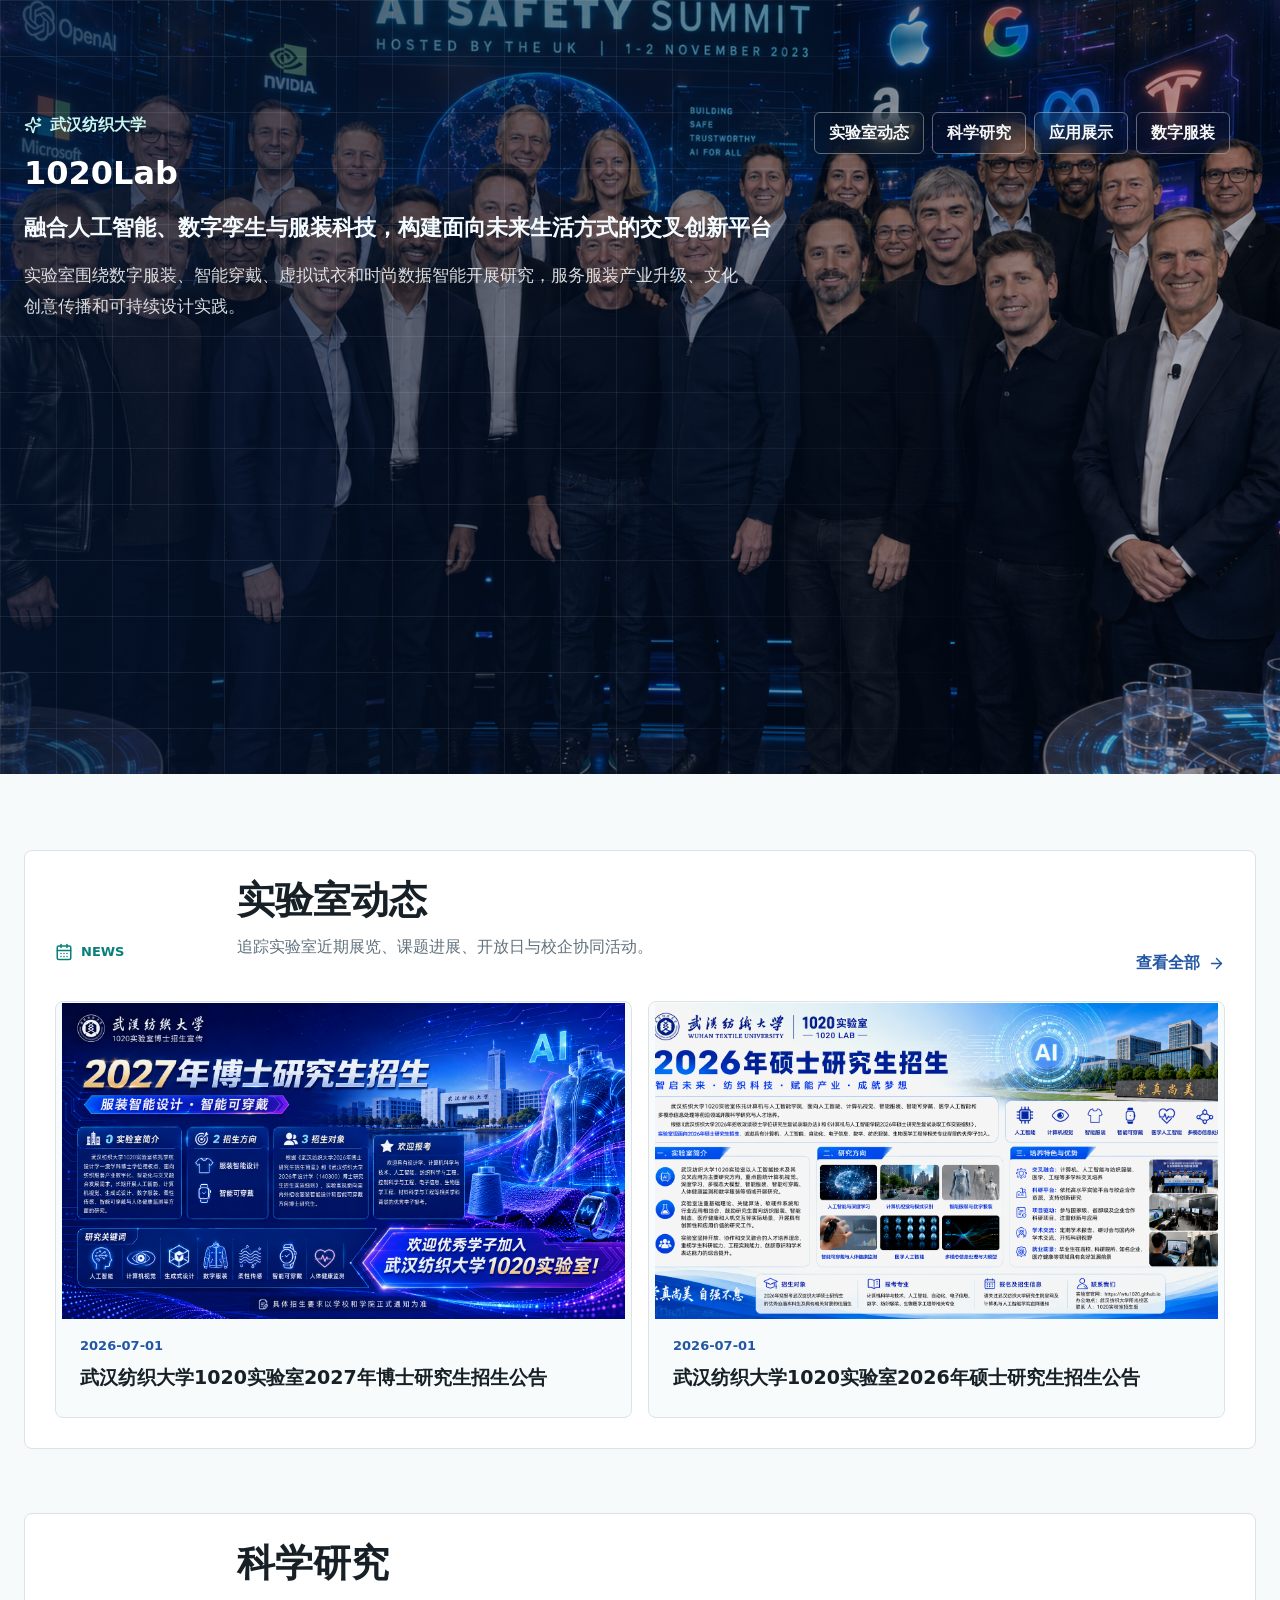
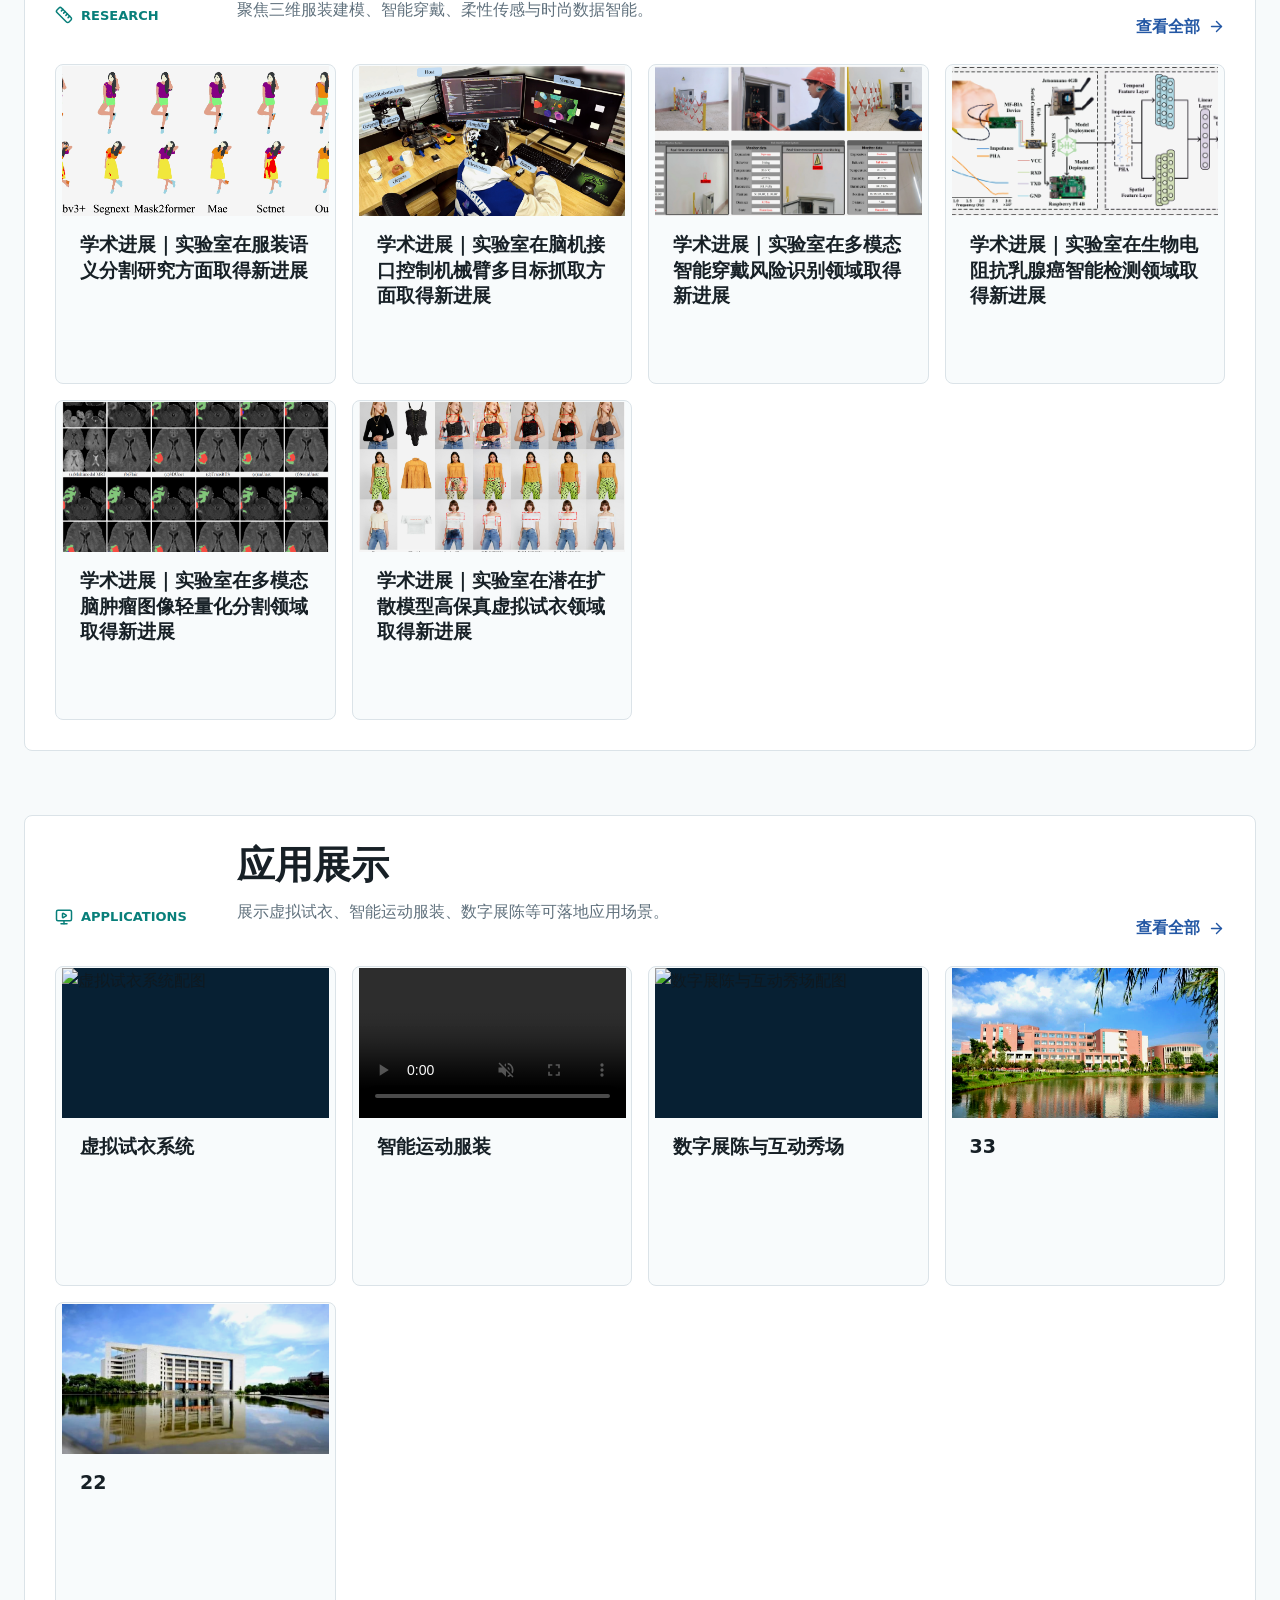
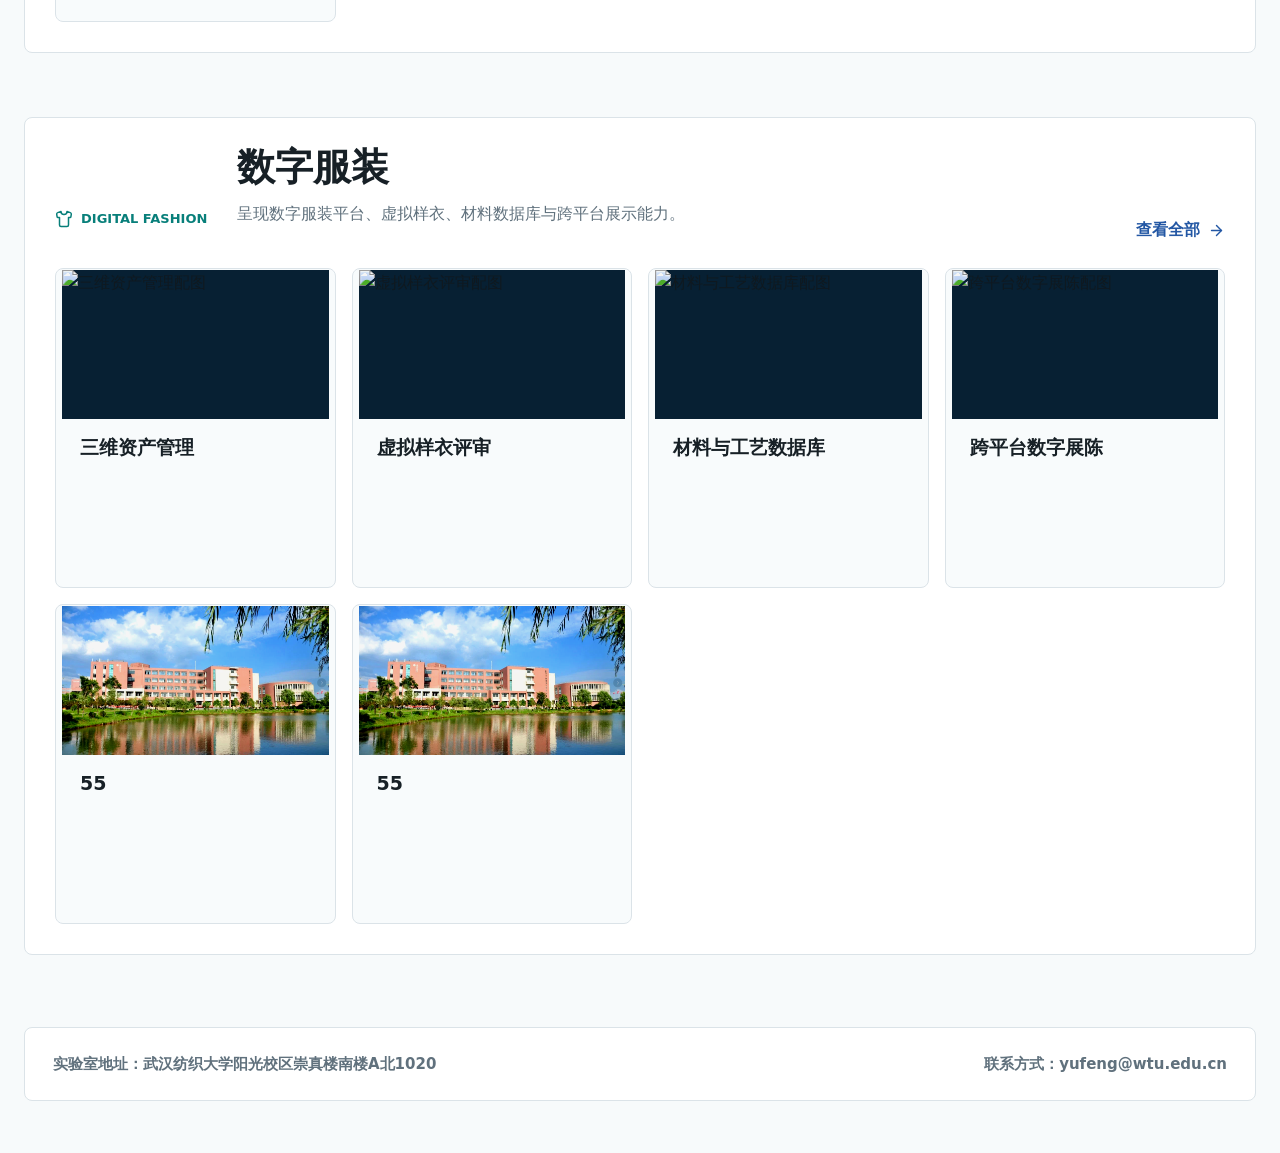
==== index.html @ e9cd6a9a "Publish static site" ====
<!DOCTYPE html><html lang="zh-CN"> <head><meta charset="UTF-8"><meta name="viewport" content="width=device-width, initial-scale=1.0"><meta name="description" content="数字时尚与智能服装实验室网站，展示实验室动态、科学研究、应用展示与数字服装平台。"><title>数字时尚与智能服装实验室 | 示例大学</title><link rel="stylesheet" href="/_astro/applications.6BqXEURZ.css"></head> <body> <style>astro-island,astro-slot,astro-static-slot{display:contents}</style><script>(()=>{var e=async t=>{await(await t())()};(self.Astro||(self.Astro={})).load=e;window.dispatchEvent(new Event("astro:load"));})();</script><script>(()=>{var A=Object.defineProperty;var g=(i,o,a)=>o in i?A(i,o,{enumerable:!0,configurable:!0,writable:!0,value:a}):i[o]=a;var d=(i,o,a)=>g(i,typeof o!="symbol"?o+"":o,a);{let i={0:t=>m(t),1:t=>a(t),2:t=>new RegExp(t),3:t=>new Date(t),4:t=>new Map(a(t)),5:t=>new Set(a(t)),6:t=>BigInt(t),7:t=>new URL(t),8:t=>new Uint8Array(t),9:t=>new Uint16Array(t),10:t=>new Uint32Array(t),11:t=>1/0*t},o=t=>{let[l,e]=t;return l in i?i[l](e):void 0},a=t=>t.map(o),m=t=>typeof t!="object"||t===null?t:Object.fromEntries(Object.entries(t).map(([l,e])=>[l,o(e)]));class y extends HTMLElement{constructor(){super(...arguments);d(this,"Component");d(this,"hydrator");d(this,"hydrate",async()=>{var b;if(!this.hydrator||!this.isConnected)return;let e=(b=this.parentElement)==null?void 0:b.closest("astro-island[ssr]");if(e){e.addEventListener("astro:hydrate",this.hydrate,{once:!0});return}let c=this.querySelectorAll("astro-slot"),n={},h=this.querySelectorAll("template[data-astro-template]");for(let r of h){let s=r.closest(this.tagName);s!=null&&s.isSameNode(this)&&(n[r.getAttribute("data-astro-template")||"default"]=r.innerHTML,r.remove())}for(let r of c){let s=r.closest(this.tagName);s!=null&&s.isSameNode(this)&&(n[r.getAttribute("name")||"default"]=r.innerHTML)}let p;try{p=this.hasAttribute("props")?m(JSON.parse(this.getAttribute("props"))):{}}catch(r){let s=this.getAttribute("component-url")||"<unknown>",v=this.getAttribute("component-export");throw v&&(s+=` (export ${v})`),console.error(`[hydrate] Error parsing props for component ${s}`,this.getAttribute("props"),r),r}let u;await this.hydrator(this)(this.Component,p,n,{client:this.getAttribute("client")}),this.removeAttribute("ssr"),this.dispatchEvent(new CustomEvent("astro:hydrate"))});d(this,"unmount",()=>{this.isConnected||this.dispatchEvent(new CustomEvent("astro:unmount"))})}disconnectedCallback(){document.removeEventListener("astro:after-swap",this.unmount),document.addEventListener("astro:after-swap",this.unmount,{once:!0})}connectedCallback(){if(!this.hasAttribute("await-children")||document.readyState==="interactive"||document.readyState==="complete")this.childrenConnectedCallback();else{let e=()=>{document.removeEventListener("DOMContentLoaded",e),c.disconnect(),this.childrenConnectedCallback()},c=new MutationObserver(()=>{var n;((n=this.lastChild)==null?void 0:n.nodeType)===Node.COMMENT_NODE&&this.lastChild.nodeValue==="astro:end"&&(this.lastChild.remove(),e())});c.observe(this,{childList:!0}),document.addEventListener("DOMContentLoaded",e)}}async childrenConnectedCallback(){let e=this.getAttribute("before-hydration-url");e&&await import(e),this.start()}async start(){let e=JSON.parse(this.getAttribute("opts")),c=this.getAttribute("client");if(Astro[c]===void 0){window.addEventListener(`astro:${c}`,()=>this.start(),{once:!0});return}try{await Astro[c](async()=>{let n=this.getAttribute("renderer-url"),[h,{default:p}]=await Promise.all([import(this.getAttribute("component-url")),n?import(n):()=>()=>{}]),u=this.getAttribute("component-export")||"default";if(!u.includes("."))this.Component=h[u];else{this.Component=h;for(let f of u.split("."))this.Component=this.Component[f]}return this.hydrator=p,this.hydrate},e,this)}catch(n){console.error(`[astro-island] Error hydrating ${this.getAttribute("component-url")}`,n)}}attributeChangedCallback(){this.hydrate()}}d(y,"observedAttributes",["props"]),customElements.get("astro-island")||customElements.define("astro-island",y)}})();</script><astro-island uid="Z1gXKPx" prefix="r1" component-url="/_astro/LabHome.BNu7aegb.js" component-export="default" renderer-url="/_astro/client.nFz3bvDj.js" props="{&quot;lab&quot;:[0,{&quot;name&quot;:[0,&quot;数字时尚与智能服装实验室&quot;],&quot;school&quot;:[0,&quot;设计与智能工程学院&quot;],&quot;university&quot;:[0,&quot;示例大学&quot;],&quot;tagline&quot;:[0,&quot;融合人工智能、数字孪生与服装科技，构建面向未来生活方式的交叉创新平台&quot;],&quot;summary&quot;:[0,&quot;实验室围绕数字服装、智能穿戴、虚拟试衣和时尚数据智能开展研究，服务服装产业升级、文化创意传播和可持续设计实践。&quot;],&quot;heroImages&quot;:[1,[[0,{&quot;src&quot;:[0,&quot;https://images.unsplash.com/photo-1535223289827-42f1e9919769?auto=format&amp;fit=crop&amp;w=1800&amp;q=88&quot;],&quot;title&quot;:[0,&quot;数字服装设计与虚拟展示&quot;],&quot;description&quot;:[0,&quot;以三维服装建模、动态仿真和交互展示连接创意设计与真实生产。&quot;]}],[0,{&quot;src&quot;:[0,&quot;https://images.unsplash.com/photo-1515886657613-9f3515b0c78f?auto=format&amp;fit=crop&amp;w=1800&amp;q=88&quot;],&quot;title&quot;:[0,&quot;智能穿戴与人体感知&quot;],&quot;description&quot;:[0,&quot;面向运动健康、舞台表演和人机交互场景，探索柔性传感与可穿戴计算。&quot;]}],[0,{&quot;src&quot;:[0,&quot;https://images.unsplash.com/photo-1550751827-4bd374c3f58b?auto=format&amp;fit=crop&amp;w=1800&amp;q=88&quot;],&quot;title&quot;:[0,&quot;时尚数据智能与应用转化&quot;],&quot;description&quot;:[0,&quot;通过趋势分析、个性化推荐和供应链数据建模，支撑服装产业数字化升级。&quot;]}]]],&quot;sections&quot;:[1,[[0,{&quot;key&quot;:[0,&quot;news&quot;],&quot;label&quot;:[0,&quot;News&quot;],&quot;title&quot;:[0,&quot;实验室动态&quot;],&quot;href&quot;:[0,&quot;/news/&quot;],&quot;summary&quot;:[0,&quot;追踪实验室近期展览、课题进展、开放日与校企协同活动。&quot;],&quot;image&quot;:[0,&quot;https://images.unsplash.com/photo-1535223289827-42f1e9919769?auto=format&amp;fit=crop&amp;w=1200&amp;q=88&quot;],&quot;count&quot;:[0,&quot;3 条动态&quot;]}],[0,{&quot;key&quot;:[0,&quot;research&quot;],&quot;label&quot;:[0,&quot;Research&quot;],&quot;title&quot;:[0,&quot;科学研究&quot;],&quot;href&quot;:[0,&quot;/research/&quot;],&quot;summary&quot;:[0,&quot;聚焦三维服装建模、智能穿戴、柔性传感与时尚数据智能。&quot;],&quot;image&quot;:[0,&quot;https://images.unsplash.com/photo-1516321318423-f06f85e504b3?auto=format&amp;fit=crop&amp;w=1200&amp;q=88&quot;],&quot;count&quot;:[0,&quot;3 个方向&quot;]}],[0,{&quot;key&quot;:[0,&quot;applications&quot;],&quot;label&quot;:[0,&quot;Applications&quot;],&quot;title&quot;:[0,&quot;应用展示&quot;],&quot;href&quot;:[0,&quot;/applications/&quot;],&quot;summary&quot;:[0,&quot;展示虚拟试衣、智能运动服装、数字展陈等可落地应用场景。&quot;],&quot;image&quot;:[0,&quot;https://images.unsplash.com/photo-1558655146-9f40138edfeb?auto=format&amp;fit=crop&amp;w=1200&amp;q=88&quot;],&quot;count&quot;:[0,&quot;3 类应用&quot;]}],[0,{&quot;key&quot;:[0,&quot;digital-fashion&quot;],&quot;label&quot;:[0,&quot;Digital Fashion&quot;],&quot;title&quot;:[0,&quot;数字服装&quot;],&quot;href&quot;:[0,&quot;/digital-fashion/&quot;],&quot;summary&quot;:[0,&quot;呈现数字服装平台、虚拟样衣、材料数据库与跨平台展示能力。&quot;],&quot;image&quot;:[0,&quot;https://images.unsplash.com/photo-1515886657613-9f3515b0c78f?auto=format&amp;fit=crop&amp;w=1200&amp;q=88&quot;],&quot;count&quot;:[0,&quot;4 个模块&quot;]}]]],&quot;stats&quot;:[1,[]],&quot;news&quot;:[1,[[0,{&quot;date&quot;:[0,&quot;2026-05-28&quot;],&quot;title&quot;:[0,&quot;实验室数字服装作品入选高校设计创新成果展&quot;],&quot;description&quot;:[0,&quot;团队以可持续材料数据库和三维仿真流程完成系列虚拟成衣展示。&quot;],&quot;image&quot;:[0,&quot;https://images.unsplash.com/photo-1515886657613-9f3515b0c78f?auto=format&amp;fit=crop&amp;w=1000&amp;q=88&quot;]}],[0,{&quot;date&quot;:[0,&quot;2026-04-16&quot;],&quot;title&quot;:[0,&quot;智能穿戴课题完成校园运动健康场景测试&quot;],&quot;description&quot;:[0,&quot;柔性传感样衣完成多轮采集实验，为个体运动姿态分析提供数据支撑。&quot;],&quot;image&quot;:[0,&quot;https://images.unsplash.com/photo-1559757148-5c350d0d3c56?auto=format&amp;fit=crop&amp;w=1000&amp;q=88&quot;]}],[0,{&quot;date&quot;:[0,&quot;2026-03-20&quot;],&quot;title&quot;:[0,&quot;实验室启动数字服装开放日与研究生招生咨询&quot;],&quot;description&quot;:[0,&quot;面向服装设计、计算机、自动化、材料等方向学生开放参观交流。&quot;],&quot;image&quot;:[0,&quot;https://images.unsplash.com/photo-1552664730-d307ca884978?auto=format&amp;fit=crop&amp;w=1000&amp;q=88&quot;]}]]],&quot;research&quot;:[1,[[0,{&quot;title&quot;:[0,&quot;三维服装建模与动态仿真&quot;],&quot;description&quot;:[0,&quot;研究人体建模、版型参数化、布料物理仿真和实时渲染，提升数字服装从设计到展示的效率。&quot;],&quot;image&quot;:[0,&quot;https://images.unsplash.com/photo-1535223289827-42f1e9919769?auto=format&amp;fit=crop&amp;w=1000&amp;q=88&quot;]}],[0,{&quot;title&quot;:[0,&quot;智能穿戴与柔性传感&quot;],&quot;description&quot;:[0,&quot;围绕柔性电子、人体动作识别和低功耗边缘计算，构建可穿戴感知与反馈系统。&quot;],&quot;image&quot;:[0,&quot;https://images.unsplash.com/photo-1559757148-5c350d0d3c56?auto=format&amp;fit=crop&amp;w=1000&amp;q=88&quot;]}],[0,{&quot;title&quot;:[0,&quot;时尚数据智能&quot;],&quot;description&quot;:[0,&quot;基于多模态数据理解、趋势预测和个性化推荐，为服装品牌研发和消费体验提供智能工具。&quot;],&quot;image&quot;:[0,&quot;https://images.unsplash.com/photo-1550751827-4bd374c3f58b?auto=format&amp;fit=crop&amp;w=1000&amp;q=88&quot;]}]]],&quot;applications&quot;:[1,[[0,{&quot;title&quot;:[0,&quot;虚拟试衣系统&quot;],&quot;description&quot;:[0,&quot;支持人体尺寸采集、服装上身效果预览和面料替换，面向电商、门店和教学场景。&quot;],&quot;image&quot;:[0,&quot;https://images.unsplash.com/photo-1516321318423-f06f85e504b3?auto=format&amp;fit=crop&amp;w=1000&amp;q=88&quot;]}],[0,{&quot;title&quot;:[0,&quot;智能运动服装&quot;],&quot;description&quot;:[0,&quot;通过传感器与算法识别姿态、压力和动作节律，为训练反馈和健康监测提供依据。&quot;],&quot;image&quot;:[0,&quot;https://images.unsplash.com/photo-1515886657613-9f3515b0c78f?auto=format&amp;fit=crop&amp;w=1000&amp;q=88&quot;]}],[0,{&quot;title&quot;:[0,&quot;数字展陈与互动秀场&quot;],&quot;description&quot;:[0,&quot;结合实时渲染、交互投影和虚拟人，打造可巡展、可传播、可复用的数字时尚内容。&quot;],&quot;image&quot;:[0,&quot;https://images.unsplash.com/photo-1505373877841-8d25f7d46678?auto=format&amp;fit=crop&amp;w=1000&amp;q=88&quot;]}]]],&quot;digitalFashion&quot;:[0,{&quot;title&quot;:[0,&quot;数字服装平台&quot;],&quot;description&quot;:[0,&quot;平台整合服装三维资产、版型参数、材料数据、人体模型和展示模板，支持从创意草图到虚拟成衣发布的完整流程。&quot;],&quot;features&quot;:[1,[[0,&quot;三维资产管理&quot;],[0,&quot;虚拟样衣评审&quot;],[0,&quot;材料与工艺数据库&quot;],[0,&quot;跨平台数字展陈&quot;]]],&quot;items&quot;:[1,[[0,{&quot;title&quot;:[0,&quot;三维资产管理&quot;],&quot;description&quot;:[0,&quot;沉淀版型、面料、辅料和人体模型资源，支持项目组按系列、材质和应用场景检索复用。&quot;],&quot;image&quot;:[0,&quot;https://images.unsplash.com/photo-1518005020951-eccb494ad742?auto=format&amp;fit=crop&amp;w=1000&amp;q=88&quot;]}],[0,{&quot;title&quot;:[0,&quot;虚拟样衣评审&quot;],&quot;description&quot;:[0,&quot;通过动态走姿、面料垂坠和局部细节预览，帮助设计团队在打样前完成结构与视觉判断。&quot;],&quot;image&quot;:[0,&quot;https://images.unsplash.com/photo-1535223289827-42f1e9919769?auto=format&amp;fit=crop&amp;w=1000&amp;q=88&quot;]}],[0,{&quot;title&quot;:[0,&quot;材料与工艺数据库&quot;],&quot;description&quot;:[0,&quot;记录材料物性、可持续属性、加工工艺和视觉贴图，为仿真、展示和教学提供统一底座。&quot;],&quot;image&quot;:[0,&quot;https://images.unsplash.com/photo-1529139574466-a303027c1d8b?auto=format&amp;fit=crop&amp;w=1000&amp;q=88&quot;]}],[0,{&quot;title&quot;:[0,&quot;跨平台数字展陈&quot;],&quot;description&quot;:[0,&quot;面向网页、展厅大屏和沉浸式空间输出数字服装内容，让作品具备更强传播和复用能力。&quot;],&quot;image&quot;:[0,&quot;https://images.unsplash.com/photo-1550751827-4bd374c3f58b?auto=format&amp;fit=crop&amp;w=1000&amp;q=88&quot;]}]]],&quot;image&quot;:[0,&quot;https://images.unsplash.com/photo-1515886657613-9f3515b0c78f?auto=format&amp;fit=crop&amp;w=1400&amp;q=88&quot;]}],&quot;contact&quot;:[0,{&quot;address&quot;:[0,&quot;示例大学设计与智能工程楼 506&quot;],&quot;email&quot;:[0,&quot;fashion-lab@example.edu.cn&quot;],&quot;phone&quot;:[0,&quot;010-8888-2026&quot;]}]}]}" ssr client="load" opts="{&quot;name&quot;:&quot;LabHome&quot;,&quot;value&quot;:true}" await-children><main><section class="campusHero" aria-label="武汉纺织大学校园风景"><div class="campusSlides" aria-hidden="true"><div class="campusSlide"><img class="mediaAsset" src="https://images.unsplash.com/photo-1535223289827-42f1e9919769?auto=format&amp;fit=crop&amp;w=1800&amp;q=88" alt="数字时尚与智能服装实验室配图" loading="lazy"/></div></div><nav class="nav" aria-label="主导航"><a href="#news">实验室动态</a><a href="#research">科学研究</a><a href="#applications">应用展示</a><a href="#digital-fashion">数字服装</a></nav><div class="campusHeroContent"><p class="wtuMark"><svg xmlns="http://www.w3.org/2000/svg" width="18" height="18" viewBox="0 0 24 24" fill="none" stroke="currentColor" stroke-width="2" stroke-linecap="round" stroke-linejoin="round" class="lucide lucide-sparkles"><path d="M9.937 15.5A2 2 0 0 0 8.5 14.063l-6.135-1.582a.5.5 0 0 1 0-.962L8.5 9.936A2 2 0 0 0 9.937 8.5l1.582-6.135a.5.5 0 0 1 .963 0L14.063 8.5A2 2 0 0 0 15.5 9.937l6.135 1.581a.5.5 0 0 1 0 .964L15.5 14.063a2 2 0 0 0-1.437 1.437l-1.582 6.135a.5.5 0 0 1-.963 0z"></path><path d="M20 3v4"></path><path d="M22 5h-4"></path><path d="M4 17v2"></path><path d="M5 18H3"></path></svg>示例大学</p><h1>数字时尚与智能服装实验室</h1><p class="tagline">融合人工智能、数字孪生与服装科技，构建面向未来生活方式的交叉创新平台</p><p class="summary">实验室围绕数字服装、智能穿戴、虚拟试衣和时尚数据智能开展研究，服务服装产业升级、文化创意传播和可持续设计实践。</p></div></section><div class="moduleStack" aria-label="实验室内容模块"><section class="moduleBlock" id="news"><div class="moduleHead"><p class="sectionLabel"><svg xmlns="http://www.w3.org/2000/svg" width="18" height="18" viewBox="0 0 24 24" fill="none" stroke="currentColor" stroke-width="2" stroke-linecap="round" stroke-linejoin="round" class="lucide lucide-calendar-days"><path d="M8 2v4"></path><path d="M16 2v4"></path><rect width="18" height="18" x="3" y="4" rx="2"></rect><path d="M3 10h18"></path><path d="M8 14h.01"></path><path d="M12 14h.01"></path><path d="M16 14h.01"></path><path d="M8 18h.01"></path><path d="M12 18h.01"></path><path d="M16 18h.01"></path></svg>News</p><div><h2>实验室动态</h2><p>追踪实验室近期展览、课题进展、开放日与校企协同活动。</p></div><a class="textLink" href="/news/">查看全部<svg xmlns="http://www.w3.org/2000/svg" width="17" height="17" viewBox="0 0 24 24" fill="none" stroke="currentColor" stroke-width="2" stroke-linecap="round" stroke-linejoin="round" class="lucide lucide-arrow-right"><path d="M5 12h14"></path><path d="m12 5 7 7-7 7"></path></svg></a></div><div class="moduleCards"><button class="moduleCard" type="button" aria-label="查看实验室数字服装作品入选高校设计创新成果展详情"><img class="mediaAsset" src="https://images.unsplash.com/photo-1515886657613-9f3515b0c78f?auto=format&amp;fit=crop&amp;w=1000&amp;q=88" alt="实验室数字服装作品入选高校设计创新成果展配图" loading="lazy"/><div><time>2026-05-28</time><h3>实验室数字服装作品入选高校设计创新成果展</h3></div></button><button class="moduleCard" type="button" aria-label="查看智能穿戴课题完成校园运动健康场景测试详情"><img class="mediaAsset" src="https://images.unsplash.com/photo-1559757148-5c350d0d3c56?auto=format&amp;fit=crop&amp;w=1000&amp;q=88" alt="智能穿戴课题完成校园运动健康场景测试配图" loading="lazy"/><div><time>2026-04-16</time><h3>智能穿戴课题完成校园运动健康场景测试</h3></div></button><button class="moduleCard" type="button" aria-label="查看实验室启动数字服装开放日与研究生招生咨询详情"><img class="mediaAsset" src="https://images.unsplash.com/photo-1552664730-d307ca884978?auto=format&amp;fit=crop&amp;w=1000&amp;q=88" alt="实验室启动数字服装开放日与研究生招生咨询配图" loading="lazy"/><div><time>2026-03-20</time><h3>实验室启动数字服装开放日与研究生招生咨询</h3></div></button></div></section><section class="moduleBlock" id="research"><div class="moduleHead"><p class="sectionLabel"><svg xmlns="http://www.w3.org/2000/svg" width="18" height="18" viewBox="0 0 24 24" fill="none" stroke="currentColor" stroke-width="2" stroke-linecap="round" stroke-linejoin="round" class="lucide lucide-ruler"><path d="M21.3 15.3a2.4 2.4 0 0 1 0 3.4l-2.6 2.6a2.4 2.4 0 0 1-3.4 0L2.7 8.7a2.41 2.41 0 0 1 0-3.4l2.6-2.6a2.41 2.41 0 0 1 3.4 0Z"></path><path d="m14.5 12.5 2-2"></path><path d="m11.5 9.5 2-2"></path><path d="m8.5 6.5 2-2"></path><path d="m17.5 15.5 2-2"></path></svg>Research</p><div><h2>科学研究</h2><p>聚焦三维服装建模、智能穿戴、柔性传感与时尚数据智能。</p></div><a class="textLink" href="/research/">查看全部<svg xmlns="http://www.w3.org/2000/svg" width="17" height="17" viewBox="0 0 24 24" fill="none" stroke="currentColor" stroke-width="2" stroke-linecap="round" stroke-linejoin="round" class="lucide lucide-arrow-right"><path d="M5 12h14"></path><path d="m12 5 7 7-7 7"></path></svg></a></div><div class="moduleCards"><button class="moduleCard" type="button" aria-label="查看三维服装建模与动态仿真详情"><img class="mediaAsset" src="https://images.unsplash.com/photo-1535223289827-42f1e9919769?auto=format&amp;fit=crop&amp;w=1000&amp;q=88" alt="三维服装建模与动态仿真配图" loading="lazy"/><div><h3>三维服装建模与动态仿真</h3></div></button><button class="moduleCard" type="button" aria-label="查看智能穿戴与柔性传感详情"><img class="mediaAsset" src="https://images.unsplash.com/photo-1559757148-5c350d0d3c56?auto=format&amp;fit=crop&amp;w=1000&amp;q=88" alt="智能穿戴与柔性传感配图" loading="lazy"/><div><h3>智能穿戴与柔性传感</h3></div></button><button class="moduleCard" type="button" aria-label="查看时尚数据智能详情"><img class="mediaAsset" src="https://images.unsplash.com/photo-1550751827-4bd374c3f58b?auto=format&amp;fit=crop&amp;w=1000&amp;q=88" alt="时尚数据智能配图" loading="lazy"/><div><h3>时尚数据智能</h3></div></button></div></section><section class="moduleBlock" id="applications"><div class="moduleHead"><p class="sectionLabel"><svg xmlns="http://www.w3.org/2000/svg" width="18" height="18" viewBox="0 0 24 24" fill="none" stroke="currentColor" stroke-width="2" stroke-linecap="round" stroke-linejoin="round" class="lucide lucide-monitor-play"><path d="M10 7.75a.75.75 0 0 1 1.142-.638l3.664 2.249a.75.75 0 0 1 0 1.278l-3.664 2.25a.75.75 0 0 1-1.142-.64z"></path><path d="M12 17v4"></path><path d="M8 21h8"></path><rect x="2" y="3" width="20" height="14" rx="2"></rect></svg>Applications</p><div><h2>应用展示</h2><p>展示虚拟试衣、智能运动服装、数字展陈等可落地应用场景。</p></div><a class="textLink" href="/applications/">查看全部<svg xmlns="http://www.w3.org/2000/svg" width="17" height="17" viewBox="0 0 24 24" fill="none" stroke="currentColor" stroke-width="2" stroke-linecap="round" stroke-linejoin="round" class="lucide lucide-arrow-right"><path d="M5 12h14"></path><path d="m12 5 7 7-7 7"></path></svg></a></div><div class="moduleCards"><button class="moduleCard" type="button" aria-label="查看虚拟试衣系统详情"><img class="mediaAsset" src="https://images.unsplash.com/photo-1516321318423-f06f85e504b3?auto=format&amp;fit=crop&amp;w=1000&amp;q=88" alt="虚拟试衣系统配图" loading="lazy"/><div><h3>虚拟试衣系统</h3></div></button><button class="moduleCard" type="button" aria-label="查看智能运动服装详情"><img class="mediaAsset" src="https://images.unsplash.com/photo-1515886657613-9f3515b0c78f?auto=format&amp;fit=crop&amp;w=1000&amp;q=88" alt="智能运动服装配图" loading="lazy"/><div><h3>智能运动服装</h3></div></button><button class="moduleCard" type="button" aria-label="查看数字展陈与互动秀场详情"><img class="mediaAsset" src="https://images.unsplash.com/photo-1505373877841-8d25f7d46678?auto=format&amp;fit=crop&amp;w=1000&amp;q=88" alt="数字展陈与互动秀场配图" loading="lazy"/><div><h3>数字展陈与互动秀场</h3></div></button></div></section><section class="moduleBlock" id="digital-fashion"><div class="moduleHead"><p class="sectionLabel"><svg xmlns="http://www.w3.org/2000/svg" width="18" height="18" viewBox="0 0 24 24" fill="none" stroke="currentColor" stroke-width="2" stroke-linecap="round" stroke-linejoin="round" class="lucide lucide-shirt"><path d="M20.38 3.46 16 2a4 4 0 0 1-8 0L3.62 3.46a2 2 0 0 0-1.34 2.23l.58 3.47a1 1 0 0 0 .99.84H6v10c0 1.1.9 2 2 2h8a2 2 0 0 0 2-2V10h2.15a1 1 0 0 0 .99-.84l.58-3.47a2 2 0 0 0-1.34-2.23z"></path></svg>Digital Fashion</p><div><h2>数字服装</h2><p>呈现数字服装平台、虚拟样衣、材料数据库与跨平台展示能力。</p></div><a class="textLink" href="/digital-fashion/">查看全部<svg xmlns="http://www.w3.org/2000/svg" width="17" height="17" viewBox="0 0 24 24" fill="none" stroke="currentColor" stroke-width="2" stroke-linecap="round" stroke-linejoin="round" class="lucide lucide-arrow-right"><path d="M5 12h14"></path><path d="m12 5 7 7-7 7"></path></svg></a></div><div class="moduleCards"><button class="moduleCard" type="button" aria-label="查看三维资产管理详情"><img class="mediaAsset" src="https://images.unsplash.com/photo-1518005020951-eccb494ad742?auto=format&amp;fit=crop&amp;w=1000&amp;q=88" alt="三维资产管理配图" loading="lazy"/><div><h3>三维资产管理</h3></div></button><button class="moduleCard" type="button" aria-label="查看虚拟样衣评审详情"><img class="mediaAsset" src="https://images.unsplash.com/photo-1535223289827-42f1e9919769?auto=format&amp;fit=crop&amp;w=1000&amp;q=88" alt="虚拟样衣评审配图" loading="lazy"/><div><h3>虚拟样衣评审</h3></div></button><button class="moduleCard" type="button" aria-label="查看材料与工艺数据库详情"><img class="mediaAsset" src="https://images.unsplash.com/photo-1529139574466-a303027c1d8b?auto=format&amp;fit=crop&amp;w=1000&amp;q=88" alt="材料与工艺数据库配图" loading="lazy"/><div><h3>材料与工艺数据库</h3></div></button><button class="moduleCard" type="button" aria-label="查看跨平台数字展陈详情"><img class="mediaAsset" src="https://images.unsplash.com/photo-1550751827-4bd374c3f58b?auto=format&amp;fit=crop&amp;w=1000&amp;q=88" alt="跨平台数字展陈配图" loading="lazy"/><div><h3>跨平台数字展陈</h3></div></button></div></section></div><footer class="homeContact" aria-label="实验室联系信息"><address><span>实验室地址：武汉纺织大学阳光校区崇真楼南楼A北1020</span><a href="mailto:yufeng@wtu.edu.cn">联系方式：yufeng@wtu.edu.cn</a></address></footer></main><!--astro:end--></astro-island> </body></html>
---- _astro/applications.6BqXEURZ.css ----
:root{color-scheme:light;--ink: #172026;--muted: #60717d;--line: #dbe3e8;--panel: #ffffff;--soft: #eef5f6;--teal: #087f7a;--blue: #2357a4;--plum: #7a3f68;--coral: #bf4b45;--amber: #a36d12}*{box-sizing:border-box}html{scroll-behavior:smooth}body{margin:0;background:#f7fafb;color:var(--ink);font-family:Noto Sans SC,Source Han Sans SC,PingFang SC,Microsoft YaHei,Inter,system-ui,-apple-system,BlinkMacSystemFont,Segoe UI,sans-serif;letter-spacing:0;font-size:16px;line-height:1.65;-webkit-font-smoothing:antialiased;text-rendering:optimizeLegibility}a{color:inherit;text-decoration:none}img{display:block;max-width:100%}.wtuHero{position:relative;min-height:82vh;overflow:hidden;background:radial-gradient(circle at 18% 22%,rgba(44,123,214,.28),transparent 30%),radial-gradient(circle at 78% 18%,rgba(8,127,122,.18),transparent 28%),linear-gradient(135deg,#071c3f,#0e4388 52%,#f7fbff 52.2%,#edf5f8);color:#fff}.wtuHero:before{content:"WTU";position:absolute;right:max(18px,calc((100vw - 1180px)/2));bottom:18px;color:#071c3f14;font-size:clamp(96px,20vw,260px);font-weight:900;line-height:.8;pointer-events:none}.wtuHero:after{content:"";position:absolute;inset:0;background-image:linear-gradient(rgba(255,255,255,.07) 1px,transparent 1px),linear-gradient(90deg,rgba(255,255,255,.06) 1px,transparent 1px);background-size:52px 52px;mask-image:linear-gradient(90deg,#000 0%,#000 48%,transparent 78%);pointer-events:none}.wtuMotion{position:absolute;inset:0;overflow:hidden;pointer-events:none}.wtuMotion span{position:absolute;left:-12%;width:132%;height:2px;border-radius:999px;background:linear-gradient(90deg,transparent,rgba(255,255,255,.82),rgba(80,217,205,.72),transparent);transform-origin:left center;animation:textileFlow 9s ease-in-out infinite alternate}.wtuMotion span:nth-child(1){top:24%;transform:rotate(-7deg);animation-delay:-1s}.wtuMotion span:nth-child(2){top:36%;transform:rotate(-3deg);animation-delay:-3s}.wtuMotion span:nth-child(3){top:49%;transform:rotate(2deg);animation-delay:-5s}.wtuMotion span:nth-child(4){top:63%;transform:rotate(6deg);animation-delay:-2s}.wtuMotion span:nth-child(5){top:74%;transform:rotate(10deg);animation-delay:-6s}@keyframes textileFlow{0%{translate:-5% 0;opacity:.34;filter:blur(0)}to{translate:8% -16px;opacity:.94;filter:blur(.3px)}}.nav{position:absolute;top:112px;left:50%;transform:translate(-50%);z-index:3;display:flex;justify-content:flex-end;gap:8px;width:min(1180px,calc(100% - 40px));margin:0 auto;padding:0}.nav a{min-height:40px;padding:9px 14px;border:1px solid rgba(255,255,255,.36);border-radius:6px;color:#fffffff5;font-size:16px;line-height:1.35;font-weight:800;white-space:nowrap;backdrop-filter:blur(12px)}.wtuHeroContent{position:relative;z-index:2;display:grid;align-content:center;width:min(1180px,calc(100% - 40px));min-height:calc(82vh - 86px);margin:0 auto;padding:44px 0 92px}.wtuMark,.eyebrow{display:inline-flex;align-items:center;gap:8px;margin:0 0 18px;color:#c7f6ef;font-weight:900}h1,h2,h3,p{margin-top:0}h1{max-width:920px;margin-bottom:22px;font-size:64px;line-height:1.08;letter-spacing:0;font-weight:900}.tagline{max-width:790px;margin-bottom:16px;color:#f4fbff;font-size:25px;line-height:1.38;font-weight:700}.summary{max-width:720px;color:#ffffffd6;font-size:18px;line-height:1.8}.primary,.secondary{display:inline-flex;align-items:center;justify-content:center;gap:8px;width:fit-content;min-height:46px;padding:12px 18px;border-radius:6px;font-weight:900}.primary{margin-top:24px;background:#fff;color:#0e4388}.secondary{border:1px solid rgba(255,255,255,.36);color:#fff}.moduleSection{margin-top:72px}.campusHero{position:relative;min-height:86vh;overflow:hidden;background:#061b3d;color:#fff}.campusSlides,.campusSlide{position:absolute;inset:0}.campusSlide{opacity:1;transform:scale(1.02);animation:campusDrift 18s ease-in-out infinite alternate}.campusSlide:after{content:"";position:absolute;inset:0;background:linear-gradient(90deg,#04142fc7,#04142f47);pointer-events:none}.campusSlide .mediaAsset{width:100%;height:100%;object-fit:cover}@keyframes campusDrift{0%{transform:scale(1.02) translateZ(0)}to{transform:scale(1.08) translate3d(-1.5%,-1%,0)}}.campusHero:after{content:"";position:absolute;inset:0;background-image:linear-gradient(rgba(255,255,255,.08) 1px,transparent 1px),linear-gradient(90deg,rgba(255,255,255,.07) 1px,transparent 1px);background-size:56px 56px;mask-image:linear-gradient(90deg,#000 0%,#000 46%,transparent 80%);pointer-events:none}.campusHeroContent{position:relative;z-index:2;display:grid;align-content:start;width:min(1280px,calc(100% - 48px));min-height:calc(86vh - 78px);margin:0 auto;padding:112px 0 128px}.campusHeroContent .wtuMark{margin-bottom:18px;font-size:16px}.campusHeroContent h1{max-width:840px;margin-bottom:20px;font-size:32px;line-height:1.12}.campusHeroContent .tagline{max-width:760px;margin-bottom:16px;font-size:22px;line-height:1.45}.campusHeroContent .summary{max-width:720px;font-size:17px;line-height:1.8}.moduleStack{display:grid;gap:64px;width:min(1280px,calc(100% - 48px));margin:76px auto 72px}.homeContact{width:min(1280px,calc(100% - 48px));margin:0 auto 52px;padding:24px 28px;border:1px solid var(--line);border-radius:8px;background:#fff}.homeContact address{display:flex;flex-wrap:wrap;gap:14px 26px;align-items:center;justify-content:space-between}.homeContact span,.homeContact a{color:var(--muted);font-size:15px;font-weight:750}.moduleBlock{display:grid;gap:24px;width:100%;margin:0;padding:0;border:1px solid var(--line);border-radius:8px;overflow:hidden;background:#fff}.moduleHead{display:grid;grid-template-columns:160px 1fr auto;gap:22px;align-items:end;padding:28px 30px 0}.moduleHead h2{margin-bottom:10px;font-size:38px;line-height:1.15;font-weight:900}.moduleHead p:not(.sectionLabel){max-width:620px;color:var(--muted);line-height:1.75}.moduleCards{display:grid;grid-template-columns:repeat(auto-fit,minmax(280px,1fr));gap:16px;padding:0 30px 30px}.moduleCard{display:grid;grid-template-rows:auto 1fr;width:100%;min-height:320px;overflow:hidden;border:1px solid var(--line);border-radius:8px;background:#f8fbfc;color:inherit;font:inherit;text-align:left;cursor:pointer;transition:border-color .18s ease,box-shadow .18s ease,transform .18s ease}.moduleCard:hover,.moduleCard:focus-visible{border-color:#2357a452;box-shadow:0 16px 38px #142a3a1a;transform:translateY(-1px);outline:none}.moduleCard .mediaAsset{width:100%;aspect-ratio:16 / 9;height:auto;object-fit:cover;filter:saturate(1.1) contrast(1.06) brightness(.96);background:#102637}.moduleCard div{display:grid;align-content:start;padding:16px 18px 18px}.moduleCard time{margin-bottom:8px;color:var(--blue);font-size:13px;font-weight:900}.moduleCard h3{margin-bottom:8px;font-size:19px;line-height:1.35;font-weight:850}.moduleCard p{margin-bottom:0;color:var(--muted);font-size:14px;line-height:1.65}.descriptionContent{display:grid;gap:18px}.formattedDescription{font-family:Microsoft YaHei,Noto Sans SC,Source Han Sans SC,PingFang SC,Arial,sans-serif;white-space:break-spaces;tab-size:2;overflow-wrap:break-word;text-align:justify}.formattedDescription div,.formattedDescription p{margin:0 0 12px;text-indent:2em}.formattedDescription div:has(>span){text-indent:0}.formattedDescription span{line-height:inherit}.formattedDescription div>span,.formattedDescription>span[style*="display: block"]{display:block;text-indent:0}.formattedDescription span[style*="text-align: center"]{text-indent:0}.formattedDescription font{line-height:inherit}.formattedDescription img{display:block;max-width:100%;max-height:70vh;margin:16px auto;border-radius:8px;object-fit:contain;text-indent:0}.descriptionImageGrid{display:grid;grid-template-columns:repeat(auto-fit,minmax(180px,1fr));gap:12px}.descriptionImageGrid img{width:100%;aspect-ratio:16 / 10;border-radius:8px;object-fit:cover}.section{width:min(1180px,calc(100% - 40px));margin:86px auto 0}.sectionHead p{margin-bottom:8px;color:var(--teal);font-size:13px;font-weight:900;text-transform:uppercase}.sectionHead h2,.contactBand h2{margin-bottom:28px;font-size:40px;line-height:1.18;font-weight:900}.newsGrid,.featureGrid,.applicationGrid{display:grid;grid-template-columns:repeat(3,1fr);gap:18px}.sectionDirectory{display:grid;grid-template-columns:repeat(2,1fr);gap:18px}.sectionCard{position:relative;display:grid;grid-template-columns:minmax(180px,.72fr) 1.28fr;min-height:220px;overflow:hidden;border:1px solid var(--line);border-radius:8px;background:var(--panel);transition:transform .18s ease,box-shadow .18s ease,border-color .18s ease}.sectionCard:hover{transform:translateY(-3px);border-color:#087f7a59;box-shadow:0 18px 40px #1f38461f}.sectionCard img{width:100%;height:100%;object-fit:cover;filter:saturate(1.14) contrast(1.08) brightness(.94);transition:transform .22s ease,filter .22s ease}.sectionCard:hover img{transform:scale(1.035);filter:saturate(1.25) contrast(1.12) brightness(1)}.sectionCardContent{display:grid;align-content:center;padding:24px 28px}.sectionLabel{display:inline-flex;align-items:center;gap:8px;width:fit-content;margin-bottom:14px;color:var(--teal);font-size:13px;font-weight:900;text-transform:uppercase}.sectionCard h3{margin-bottom:10px;font-size:23px}.sectionCard p{color:var(--muted);line-height:1.7}.sectionCard strong,.textLink{display:inline-flex;align-items:center;gap:8px;width:fit-content;margin-top:8px;color:var(--blue);font-weight:900}.newsCard,.featureCard,.applicationCard{border:1px solid var(--line);border-radius:8px;background:var(--panel)}.newsCard,.featureCard{min-height:238px;padding:24px}.newsCard svg{color:var(--coral)}.newsCard time{display:block;margin:16px 0 10px;color:var(--blue);font-weight:900}.newsCard h3,.featureCard h3,.applicationCard h3{margin-bottom:10px;font-size:21px}.newsCard p,.featureCard p,.applicationCard p{color:var(--muted);line-height:1.7}.researchBand{padding:34px;border-radius:8px;background:#edf5f4}.featureCard svg{color:var(--plum)}.applicationCard{display:grid;grid-template-columns:46px 1fr;gap:16px;min-height:168px;padding:22px}.applicationCard svg{color:var(--amber)}.listingImage:after{content:"";position:absolute;inset:0;background:linear-gradient(135deg,rgba(56,220,194,.18),transparent 42%),linear-gradient(315deg,rgba(35,87,164,.2),transparent 48%);mix-blend-mode:screen;pointer-events:none}.featureTags{display:flex;flex-wrap:wrap;gap:10px;margin-top:18px}.featureTags span{padding:9px 12px;border:1px solid rgba(255,255,255,.24);border-radius:6px;color:#e9fbf8;font-weight:800}.detailHero{position:relative;overflow:hidden;min-height:56vh;background:#102a36;color:#fff}.detailHero:after{content:"";position:absolute;inset:0;z-index:0;background:linear-gradient(90deg,#0c1e2ad6,#0c1e2a57);pointer-events:none}.detailHeroMedia{position:absolute;inset:0;z-index:0}.detailHeroMedia .mediaAsset{width:100%;height:100%;object-fit:cover}.detailNav{position:relative;z-index:1;display:flex;flex-wrap:wrap;justify-content:flex-end;gap:10px;width:min(1180px,calc(100% - 40px));margin:0 auto;padding:24px 0}.detailNav a{min-height:38px;padding:9px 14px;border:1px solid rgba(255,255,255,.3);border-radius:6px;color:#ffffffed;font-size:14px;backdrop-filter:blur(12px)}.detailHeroContent{position:relative;z-index:1;display:grid;align-content:center;width:min(1180px,calc(100% - 40px));min-height:calc(56vh - 86px);margin:0 auto;padding:36px 0 72px}.detailHeroContent h1{max-width:760px;font-size:58px}.detailHeroContent p:not(.eyebrow){max-width:720px;color:#ffffffdb;font-size:19px;line-height:1.75}.detailSection{width:min(1180px,calc(100% - 40px));margin:72px auto 54px}.listing{display:grid;gap:20px}.listingItem{display:grid;grid-template-columns:minmax(220px,.62fr) 1.38fr;width:100%;min-height:220px;overflow:hidden;border:1px solid var(--line);border-radius:8px;background:var(--panel);color:inherit;font:inherit;text-align:left;cursor:pointer;transition:border-color .18s ease,box-shadow .18s ease,transform .18s ease}.listingItem:hover,.listingItem:focus-visible{border-color:#2357a452;box-shadow:0 18px 44px #142a3a1a;transform:translateY(-1px);outline:none}.listingImage{position:relative;min-height:220px;overflow:hidden}.listingImage .mediaAsset{position:absolute;inset:0;width:100%;height:100%;object-fit:cover;filter:saturate(1.16) contrast(1.08) brightness(.95);transition:transform .22s ease,filter .22s ease}.listingItem:hover .listingImage .mediaAsset{transform:scale(1.03);filter:saturate(1.24) contrast(1.12) brightness(1)}.listingContent{display:grid;align-content:center;padding:28px 34px}.listingContent time{margin-bottom:12px;color:var(--blue);font-weight:900}.listingContent h3{margin-bottom:12px;font-size:24px}.listingContent p{margin-bottom:0;color:var(--muted);font-size:16px;line-height:1.8}.detailOverlay{position:fixed;inset:0;z-index:80;display:grid;place-items:center;padding:28px;background:#07121ec2;backdrop-filter:blur(10px)}.detailOverlayPanel{position:relative;display:grid;grid-template-columns:minmax(320px,.82fr) minmax(0,1.1fr) minmax(220px,.36fr);width:min(1280px,100%);max-height:calc(100vh - 56px);overflow:hidden;border-radius:8px;background:#fff;box-shadow:0 28px 90px #00000047}.detailClose{position:absolute;top:16px;right:16px;z-index:2;min-height:38px;padding:8px 14px;border:1px solid rgba(255,255,255,.34);border-radius:8px;background:#07121eb8;color:#fff;font-weight:900;cursor:pointer}.detailClose:hover,.detailClose:focus-visible{background:#07121ee6;outline:none}.detailFullMedia{position:relative;min-height:560px;background:#102637}.detailFullMedia .mediaAsset{position:absolute;inset:0;width:100%;height:100%;object-fit:cover}.detailFullContent{display:grid;align-content:start;gap:18px;min-height:560px;max-height:calc(100vh - 56px);padding:54px 44px;overflow:auto}.detailFullContent time{color:var(--blue);font-weight:900}.detailFullContent h2{margin:0;font-size:32px;line-height:1.25}.detailFullContent p{margin:0;color:var(--muted);font-size:17px;line-height:1.9}.detailFullContent .formattedDescription{color:var(--muted);font-size:17px;line-height:1.9;white-space:break-spaces;text-align:justify}.detailFullContent .formattedDescription div,.detailFullContent .formattedDescription p{margin:0 0 12px;color:inherit;font-size:inherit;line-height:inherit;text-indent:2em}.detailFullContent .formattedDescription div:has(>span){text-indent:0}.detailFullContent .formattedDescription span{line-height:inherit}.detailFullContent .formattedDescription div>span,.detailFullContent .formattedDescription>span[style*="display: block"]{display:block;text-indent:0}.detailFullContent .formattedDescription span[style*="text-align: center"]{text-indent:0}.detailFullContent .formattedDescription font{line-height:inherit}.detailFullContent .formattedDescription img{display:block;max-width:100%;max-height:70vh;margin:16px auto;border-radius:8px;object-fit:contain;text-indent:0}.detailSidebar{display:grid;align-content:start;gap:18px;min-height:560px;padding:54px 22px 28px;overflow:auto;border-left:1px solid var(--line);background:#f8fbfc}.detailSidebar h2{margin:0;color:var(--ink);font-size:19px}.otherContentList{display:grid;gap:10px}.otherContentButton{display:grid;gap:6px;width:100%;padding:13px 14px;border:1px solid var(--line);border-radius:8px;background:#fff;color:inherit;font:inherit;text-align:left;cursor:pointer}.otherContentButton:hover,.otherContentButton:focus-visible{border-color:#2357a457;outline:none}.otherContentButton time{color:var(--blue);font-size:12px;font-weight:900}.otherContentButton span{color:var(--ink);font-size:14px;font-weight:800;line-height:1.45}.emptyOtherContent{margin:0;color:var(--muted);font-size:14px}.contactBand{display:grid;grid-template-columns:1.1fr .9fr;gap:30px;width:min(1180px,calc(100% - 40px));margin:86px auto 44px;padding:34px;border-radius:8px;background:#fff;border:1px solid var(--line)}address{display:grid;gap:14px;align-content:center;font-style:normal}address span{display:flex;align-items:center;gap:10px;color:var(--muted)}@media(max-width:980px){.heroCaption{left:20px;right:20px;grid-template-columns:1fr}.heroCaption article:nth-child(n+2){display:none}.newsGrid,.sectionDirectory,.featureGrid,.applicationGrid,.contactBand,.sectionCard,.listingItem{grid-template-columns:1fr}.sectionCard img{aspect-ratio:21 / 9}.moduleHead{grid-template-columns:1fr;align-items:start}.moduleCards{grid-template-columns:repeat(2,minmax(0,1fr))}.listingImage{min-height:190px}.listingImage .mediaAsset{aspect-ratio:21 / 9}.detailOverlayPanel{grid-template-columns:1fr;max-height:calc(100vh - 40px);overflow:auto}.detailFullMedia,.detailFullContent,.detailSidebar{min-height:auto}.detailFullMedia{min-height:clamp(260px,48vh,460px)}.detailSidebar{border-left:0;border-top:1px solid var(--line)}}@media(max-width:760px){.nav{justify-content:flex-start;overflow-x:auto}.nav a{min-height:38px;padding:8px 12px;font-size:15px}.stats{grid-template-columns:1fr}.stat{border-right:0;border-bottom:1px solid var(--line)}.stat:last-child{border-bottom:0}}@media(max-width:560px){.hero,.campusHero,.heroContent{min-height:auto}.campusHeroContent,.heroContent{padding-top:88px;padding-bottom:128px}.nav{top:88px}.nav a{min-height:36px;padding:7px 11px;font-size:14px}h1{font-size:38px;line-height:1.12}.tagline{font-size:20px}.campusHeroContent h1{font-size:32px;line-height:1.16}.campusHeroContent .tagline{font-size:19px}.campusHeroContent .summary{font-size:16px}.moduleHead h2,.sectionHead h2,.contactBand h2{font-size:30px}.nav,.campusHeroContent,.moduleStack,.homeContact,.heroContent,.stats,.section,.contactBand,.detailNav,.detailHeroContent,.detailSection{width:min(100% - 28px,1180px)}.researchBand,.moduleHead,.moduleCards,.contactBand,.sectionCardContent,.listingContent{padding:24px}.sectionCard{min-height:auto}.sectionCard img,.listingImage .mediaAsset{aspect-ratio:16 / 8}.moduleStack{gap:44px}.moduleCards{grid-template-columns:1fr}.moduleCard{min-height:auto}.homeContact{padding:20px}.homeContact address{align-items:flex-start;justify-content:flex-start}.detailNav{justify-content:flex-start}.listingContent h3{font-size:22px}.detailOverlay{padding:14px}.detailClose{top:12px;right:12px}.detailFullContent{padding:30px 24px}.detailFullContent h2{font-size:26px}.detailFullContent p{font-size:16px}.detailSidebar{padding:26px 20px 24px}}@media(min-width:1440px){.campusHeroContent,.moduleStack,.section,.contactBand,.detailNav,.detailHeroContent,.detailSection{width:min(1320px,calc(100% - 72px))}}@media(max-width:980px){h1,.detailHeroContent h1{font-size:48px}.tagline{font-size:22px}}@media(max-width:560px){h1,.detailHeroContent h1{font-size:38px}.tagline{font-size:20px}}
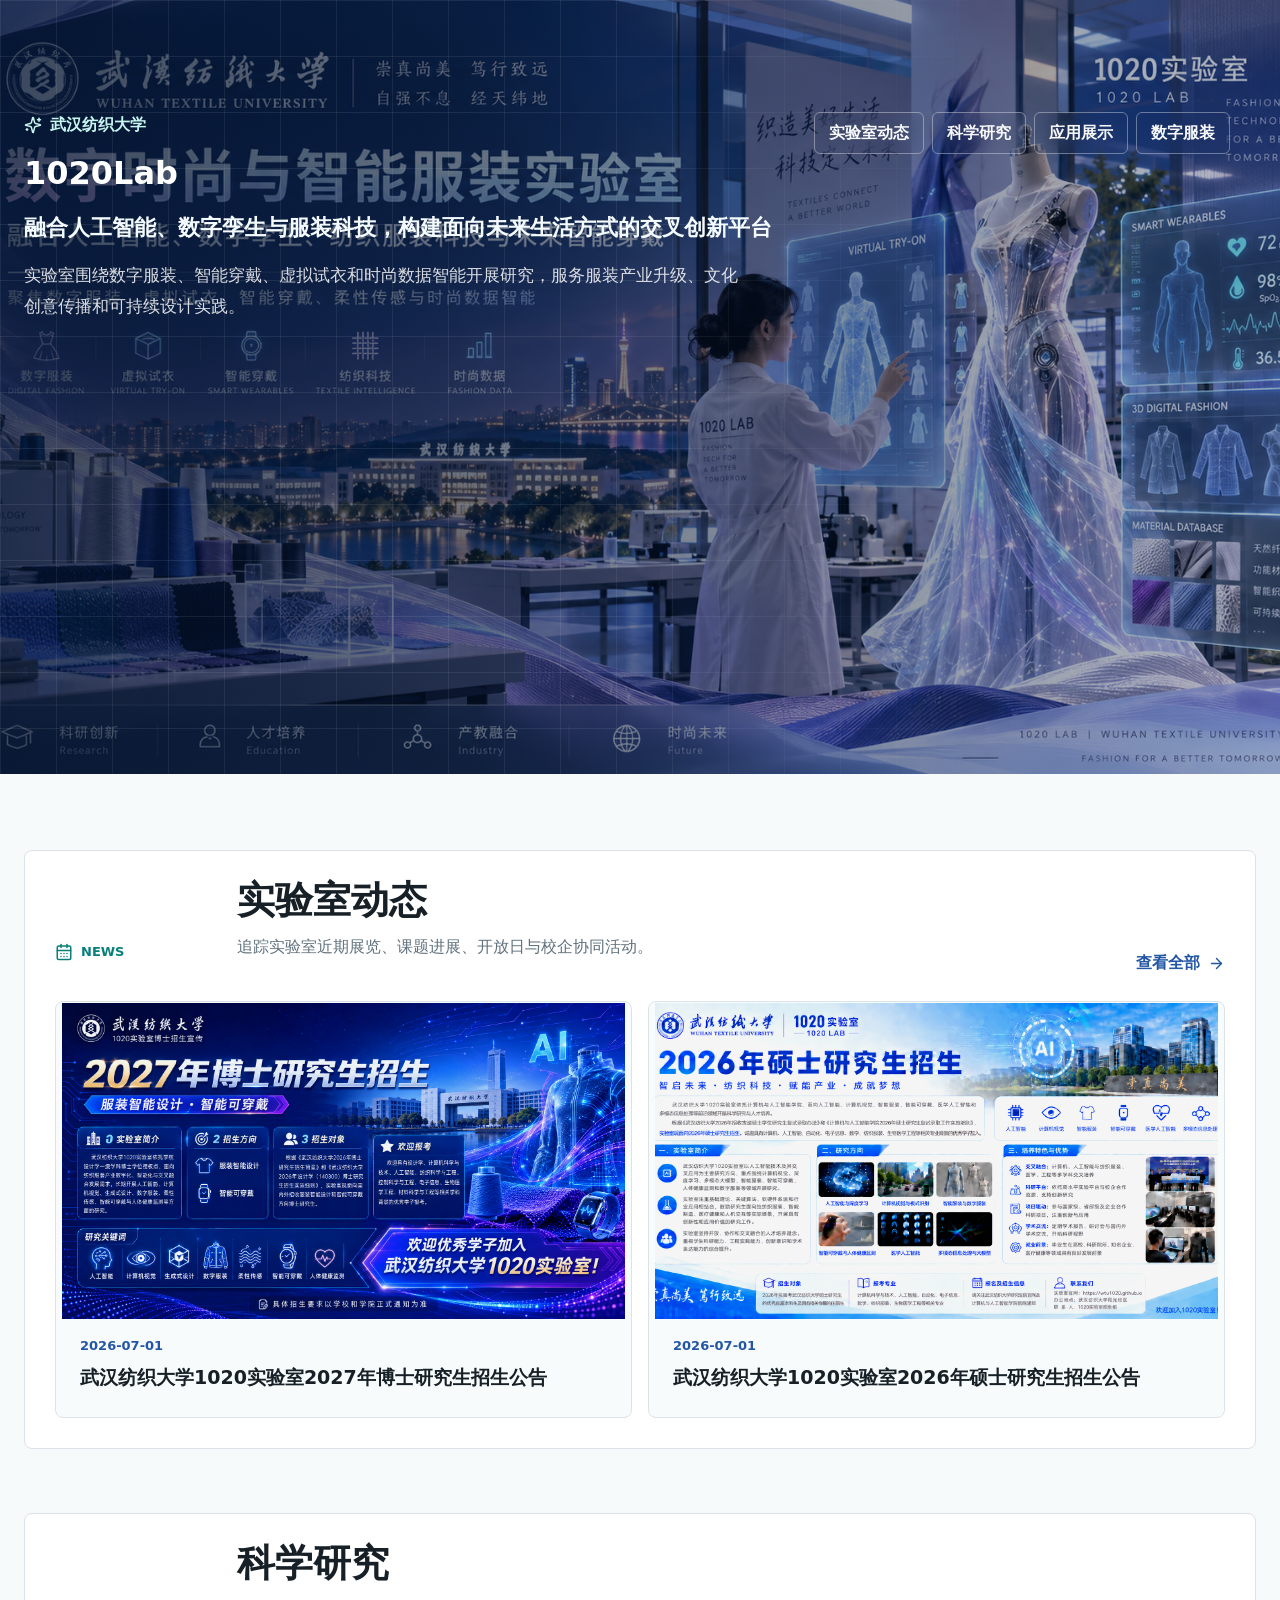
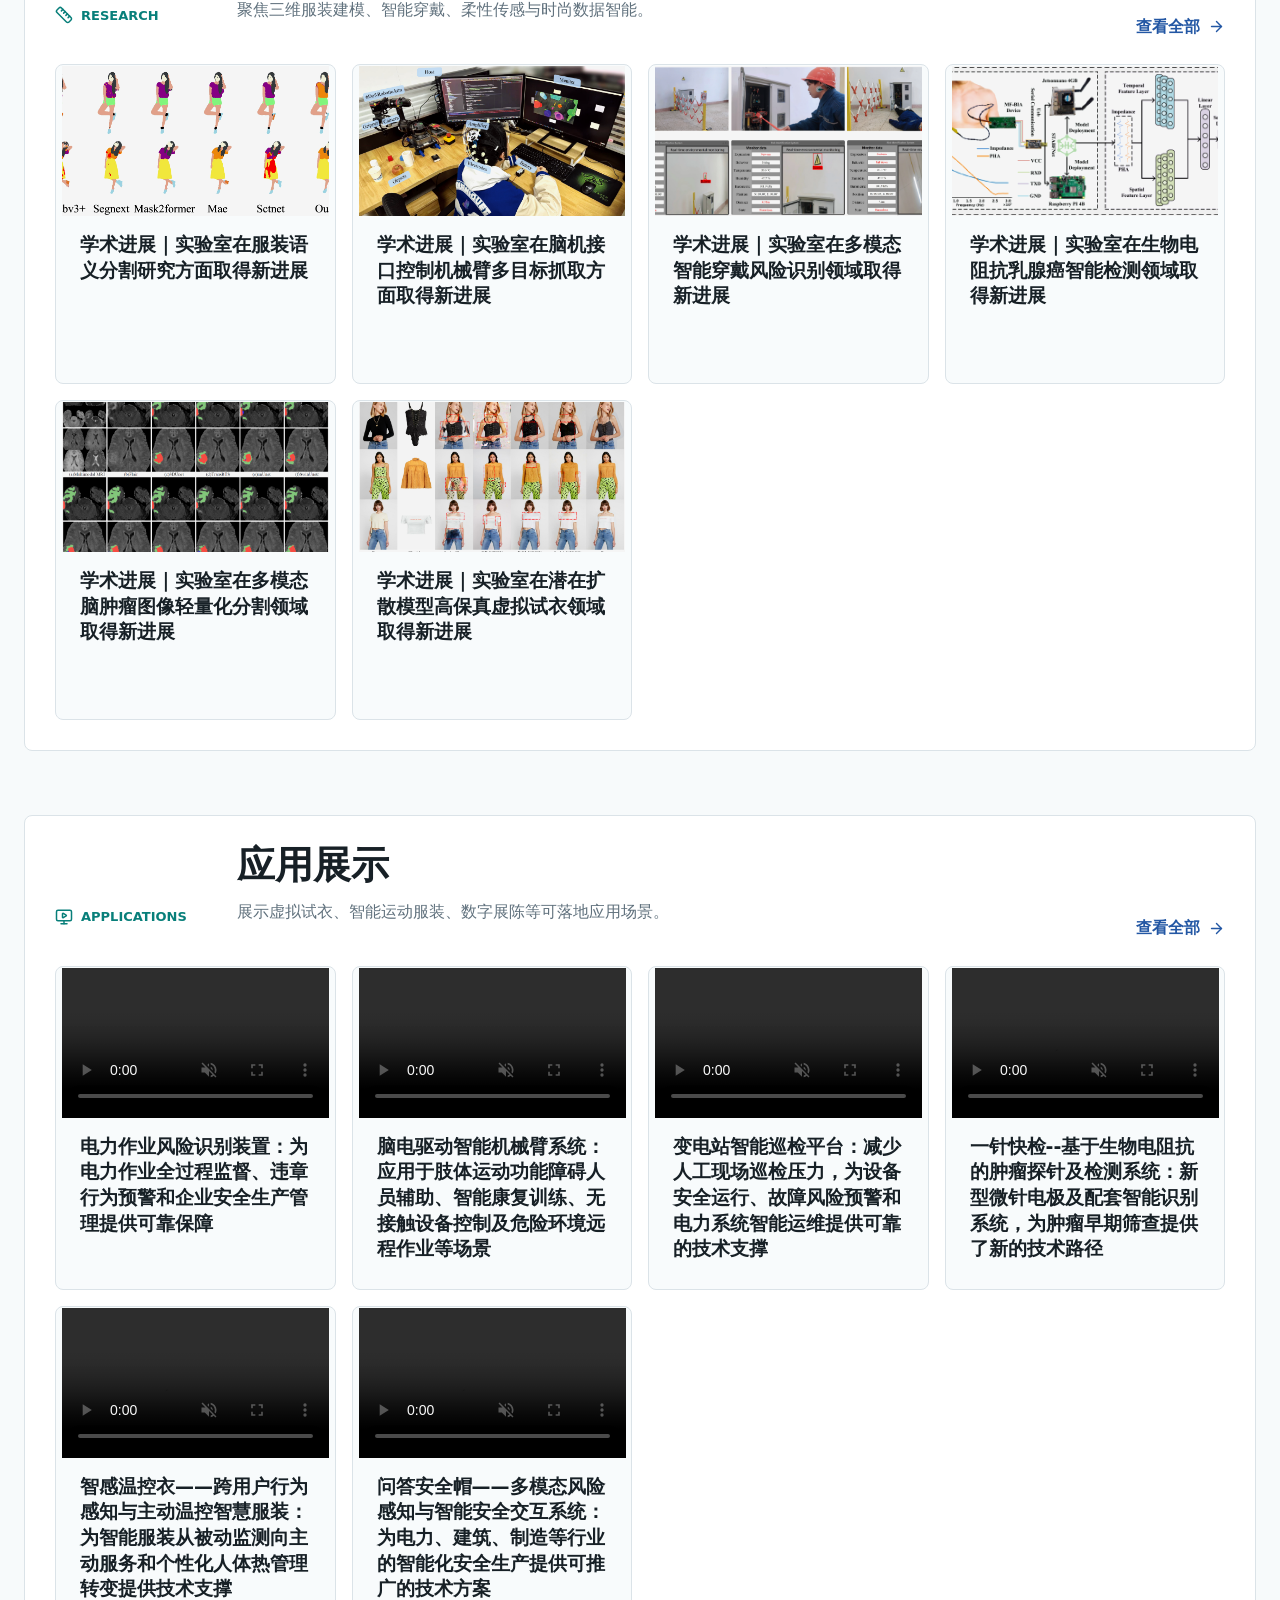
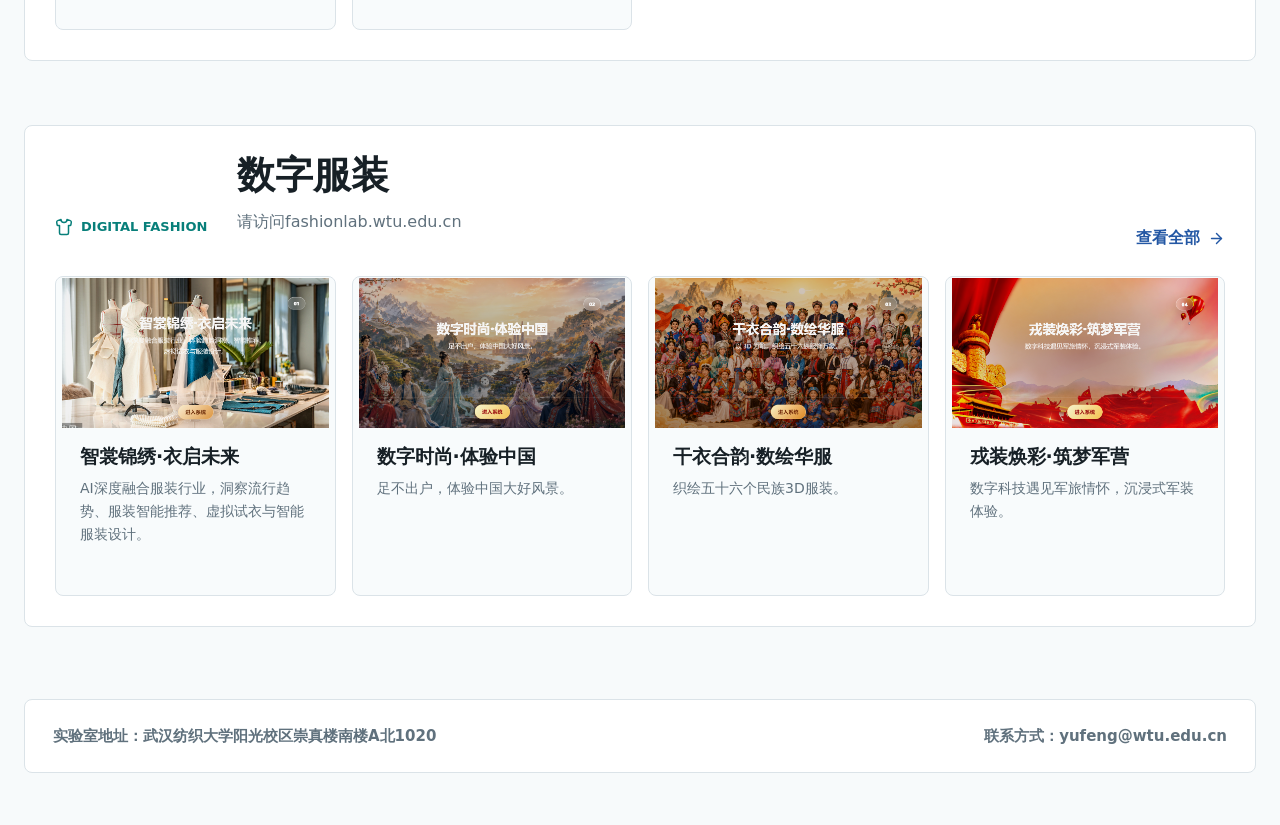
==== commit d995631c: "Publish latest content and restore digital fashion descriptions" ====
--- a/index.html
+++ b/index.html
@@ -1 +1 @@
-<!DOCTYPE html><html lang="zh-CN"> <head><meta charset="UTF-8"><meta name="viewport" content="width=device-width, initial-scale=1.0"><meta name="description" content="数字时尚与智能服装实验室网站，展示实验室动态、科学研究、应用展示与数字服装平台。"><title>数字时尚与智能服装实验室 | 示例大学</title><link rel="stylesheet" href="/_astro/applications.6BqXEURZ.css"></head> <body> <style>astro-island,astro-slot,astro-static-slot{display:contents}</style><script>(()=>{var e=async t=>{await(await t())()};(self.Astro||(self.Astro={})).load=e;window.dispatchEvent(new Event("astro:load"));})();</script><script>(()=>{var A=Object.defineProperty;var g=(i,o,a)=>o in i?A(i,o,{enumerable:!0,configurable:!0,writable:!0,value:a}):i[o]=a;var d=(i,o,a)=>g(i,typeof o!="symbol"?o+"":o,a);{let i={0:t=>m(t),1:t=>a(t),2:t=>new RegExp(t),3:t=>new Date(t),4:t=>new Map(a(t)),5:t=>new Set(a(t)),6:t=>BigInt(t),7:t=>new URL(t),8:t=>new Uint8Array(t),9:t=>new Uint16Array(t),10:t=>new Uint32Array(t),11:t=>1/0*t},o=t=>{let[l,e]=t;return l in i?i[l](e):void 0},a=t=>t.map(o),m=t=>typeof t!="object"||t===null?t:Object.fromEntries(Object.entries(t).map(([l,e])=>[l,o(e)]));class y extends HTMLElement{constructor(){super(...arguments);d(this,"Component");d(this,"hydrator");d(this,"hydrate",async()=>{var b;if(!this.hydrator||!this.isConnected)return;let e=(b=this.parentElement)==null?void 0:b.closest("astro-island[ssr]");if(e){e.addEventListener("astro:hydrate",this.hydrate,{once:!0});return}let c=this.querySelectorAll("astro-slot"),n={},h=this.querySelectorAll("template[data-astro-template]");for(let r of h){let s=r.closest(this.tagName);s!=null&&s.isSameNode(this)&&(n[r.getAttribute("data-astro-template")||"default"]=r.innerHTML,r.remove())}for(let r of c){let s=r.closest(this.tagName);s!=null&&s.isSameNode(this)&&(n[r.getAttribute("name")||"default"]=r.innerHTML)}let p;try{p=this.hasAttribute("props")?m(JSON.parse(this.getAttribute("props"))):{}}catch(r){let s=this.getAttribute("component-url")||"<unknown>",v=this.getAttribute("component-export");throw v&&(s+=` (export ${v})`),console.error(`[hydrate] Error parsing props for component ${s}`,this.getAttribute("props"),r),r}let u;await this.hydrator(this)(this.Component,p,n,{client:this.getAttribute("client")}),this.removeAttribute("ssr"),this.dispatchEvent(new CustomEvent("astro:hydrate"))});d(this,"unmount",()=>{this.isConnected||this.dispatchEvent(new CustomEvent("astro:unmount"))})}disconnectedCallback(){document.removeEventListener("astro:after-swap",this.unmount),document.addEventListener("astro:after-swap",this.unmount,{once:!0})}connectedCallback(){if(!this.hasAttribute("await-children")||document.readyState==="interactive"||document.readyState==="complete")this.childrenConnectedCallback();else{let e=()=>{document.removeEventListener("DOMContentLoaded",e),c.disconnect(),this.childrenConnectedCallback()},c=new MutationObserver(()=>{var n;((n=this.lastChild)==null?void 0:n.nodeType)===Node.COMMENT_NODE&&this.lastChild.nodeValue==="astro:end"&&(this.lastChild.remove(),e())});c.observe(this,{childList:!0}),document.addEventListener("DOMContentLoaded",e)}}async childrenConnectedCallback(){let e=this.getAttribute("before-hydration-url");e&&await import(e),this.start()}async start(){let e=JSON.parse(this.getAttribute("opts")),c=this.getAttribute("client");if(Astro[c]===void 0){window.addEventListener(`astro:${c}`,()=>this.start(),{once:!0});return}try{await Astro[c](async()=>{let n=this.getAttribute("renderer-url"),[h,{default:p}]=await Promise.all([import(this.getAttribute("component-url")),n?import(n):()=>()=>{}]),u=this.getAttribute("component-export")||"default";if(!u.includes("."))this.Component=h[u];else{this.Component=h;for(let f of u.split("."))this.Component=this.Component[f]}return this.hydrator=p,this.hydrate},e,this)}catch(n){console.error(`[astro-island] Error hydrating ${this.getAttribute("component-url")}`,n)}}attributeChangedCallback(){this.hydrate()}}d(y,"observedAttributes",["props"]),customElements.get("astro-island")||customElements.define("astro-island",y)}})();</script><astro-island uid="Z1gXKPx" prefix="r1" component-url="/_astro/LabHome.BNu7aegb.js" component-export="default" renderer-url="/_astro/client.nFz3bvDj.js" props="{&quot;lab&quot;:[0,{&quot;name&quot;:[0,&quot;数字时尚与智能服装实验室&quot;],&quot;school&quot;:[0,&quot;设计与智能工程学院&quot;],&quot;university&quot;:[0,&quot;示例大学&quot;],&quot;tagline&quot;:[0,&quot;融合人工智能、数字孪生与服装科技，构建面向未来生活方式的交叉创新平台&quot;],&quot;summary&quot;:[0,&quot;实验室围绕数字服装、智能穿戴、虚拟试衣和时尚数据智能开展研究，服务服装产业升级、文化创意传播和可持续设计实践。&quot;],&quot;heroImages&quot;:[1,[[0,{&quot;src&quot;:[0,&quot;https://images.unsplash.com/photo-1535223289827-42f1e9919769?auto=format&amp;fit=crop&amp;w=1800&amp;q=88&quot;],&quot;title&quot;:[0,&quot;数字服装设计与虚拟展示&quot;],&quot;description&quot;:[0,&quot;以三维服装建模、动态仿真和交互展示连接创意设计与真实生产。&quot;]}],[0,{&quot;src&quot;:[0,&quot;https://images.unsplash.com/photo-1515886657613-9f3515b0c78f?auto=format&amp;fit=crop&amp;w=1800&amp;q=88&quot;],&quot;title&quot;:[0,&quot;智能穿戴与人体感知&quot;],&quot;description&quot;:[0,&quot;面向运动健康、舞台表演和人机交互场景，探索柔性传感与可穿戴计算。&quot;]}],[0,{&quot;src&quot;:[0,&quot;https://images.unsplash.com/photo-1550751827-4bd374c3f58b?auto=format&amp;fit=crop&amp;w=1800&amp;q=88&quot;],&quot;title&quot;:[0,&quot;时尚数据智能与应用转化&quot;],&quot;description&quot;:[0,&quot;通过趋势分析、个性化推荐和供应链数据建模，支撑服装产业数字化升级。&quot;]}]]],&quot;sections&quot;:[1,[[0,{&quot;key&quot;:[0,&quot;news&quot;],&quot;label&quot;:[0,&quot;News&quot;],&quot;title&quot;:[0,&quot;实验室动态&quot;],&quot;href&quot;:[0,&quot;/news/&quot;],&quot;summary&quot;:[0,&quot;追踪实验室近期展览、课题进展、开放日与校企协同活动。&quot;],&quot;image&quot;:[0,&quot;https://images.unsplash.com/photo-1535223289827-42f1e9919769?auto=format&amp;fit=crop&amp;w=1200&amp;q=88&quot;],&quot;count&quot;:[0,&quot;3 条动态&quot;]}],[0,{&quot;key&quot;:[0,&quot;research&quot;],&quot;label&quot;:[0,&quot;Research&quot;],&quot;title&quot;:[0,&quot;科学研究&quot;],&quot;href&quot;:[0,&quot;/research/&quot;],&quot;summary&quot;:[0,&quot;聚焦三维服装建模、智能穿戴、柔性传感与时尚数据智能。&quot;],&quot;image&quot;:[0,&quot;https://images.unsplash.com/photo-1516321318423-f06f85e504b3?auto=format&amp;fit=crop&amp;w=1200&amp;q=88&quot;],&quot;count&quot;:[0,&quot;3 个方向&quot;]}],[0,{&quot;key&quot;:[0,&quot;applications&quot;],&quot;label&quot;:[0,&quot;Applications&quot;],&quot;title&quot;:[0,&quot;应用展示&quot;],&quot;href&quot;:[0,&quot;/applications/&quot;],&quot;summary&quot;:[0,&quot;展示虚拟试衣、智能运动服装、数字展陈等可落地应用场景。&quot;],&quot;image&quot;:[0,&quot;https://images.unsplash.com/photo-1558655146-9f40138edfeb?auto=format&amp;fit=crop&amp;w=1200&amp;q=88&quot;],&quot;count&quot;:[0,&quot;3 类应用&quot;]}],[0,{&quot;key&quot;:[0,&quot;digital-fashion&quot;],&quot;label&quot;:[0,&quot;Digital Fashion&quot;],&quot;title&quot;:[0,&quot;数字服装&quot;],&quot;href&quot;:[0,&quot;/digital-fashion/&quot;],&quot;summary&quot;:[0,&quot;呈现数字服装平台、虚拟样衣、材料数据库与跨平台展示能力。&quot;],&quot;image&quot;:[0,&quot;https://images.unsplash.com/photo-1515886657613-9f3515b0c78f?auto=format&amp;fit=crop&amp;w=1200&amp;q=88&quot;],&quot;count&quot;:[0,&quot;4 个模块&quot;]}]]],&quot;stats&quot;:[1,[]],&quot;news&quot;:[1,[[0,{&quot;date&quot;:[0,&quot;2026-05-28&quot;],&quot;title&quot;:[0,&quot;实验室数字服装作品入选高校设计创新成果展&quot;],&quot;description&quot;:[0,&quot;团队以可持续材料数据库和三维仿真流程完成系列虚拟成衣展示。&quot;],&quot;image&quot;:[0,&quot;https://images.unsplash.com/photo-1515886657613-9f3515b0c78f?auto=format&amp;fit=crop&amp;w=1000&amp;q=88&quot;]}],[0,{&quot;date&quot;:[0,&quot;2026-04-16&quot;],&quot;title&quot;:[0,&quot;智能穿戴课题完成校园运动健康场景测试&quot;],&quot;description&quot;:[0,&quot;柔性传感样衣完成多轮采集实验，为个体运动姿态分析提供数据支撑。&quot;],&quot;image&quot;:[0,&quot;https://images.unsplash.com/photo-1559757148-5c350d0d3c56?auto=format&amp;fit=crop&amp;w=1000&amp;q=88&quot;]}],[0,{&quot;date&quot;:[0,&quot;2026-03-20&quot;],&quot;title&quot;:[0,&quot;实验室启动数字服装开放日与研究生招生咨询&quot;],&quot;description&quot;:[0,&quot;面向服装设计、计算机、自动化、材料等方向学生开放参观交流。&quot;],&quot;image&quot;:[0,&quot;https://images.unsplash.com/photo-1552664730-d307ca884978?auto=format&amp;fit=crop&amp;w=1000&amp;q=88&quot;]}]]],&quot;research&quot;:[1,[[0,{&quot;title&quot;:[0,&quot;三维服装建模与动态仿真&quot;],&quot;description&quot;:[0,&quot;研究人体建模、版型参数化、布料物理仿真和实时渲染，提升数字服装从设计到展示的效率。&quot;],&quot;image&quot;:[0,&quot;https://images.unsplash.com/photo-1535223289827-42f1e9919769?auto=format&amp;fit=crop&amp;w=1000&amp;q=88&quot;]}],[0,{&quot;title&quot;:[0,&quot;智能穿戴与柔性传感&quot;],&quot;description&quot;:[0,&quot;围绕柔性电子、人体动作识别和低功耗边缘计算，构建可穿戴感知与反馈系统。&quot;],&quot;image&quot;:[0,&quot;https://images.unsplash.com/photo-1559757148-5c350d0d3c56?auto=format&amp;fit=crop&amp;w=1000&amp;q=88&quot;]}],[0,{&quot;title&quot;:[0,&quot;时尚数据智能&quot;],&quot;description&quot;:[0,&quot;基于多模态数据理解、趋势预测和个性化推荐，为服装品牌研发和消费体验提供智能工具。&quot;],&quot;image&quot;:[0,&quot;https://images.unsplash.com/photo-1550751827-4bd374c3f58b?auto=format&amp;fit=crop&amp;w=1000&amp;q=88&quot;]}]]],&quot;applications&quot;:[1,[[0,{&quot;title&quot;:[0,&quot;虚拟试衣系统&quot;],&quot;description&quot;:[0,&quot;支持人体尺寸采集、服装上身效果预览和面料替换，面向电商、门店和教学场景。&quot;],&quot;image&quot;:[0,&quot;https://images.unsplash.com/photo-1516321318423-f06f85e504b3?auto=format&amp;fit=crop&amp;w=1000&amp;q=88&quot;]}],[0,{&quot;title&quot;:[0,&quot;智能运动服装&quot;],&quot;description&quot;:[0,&quot;通过传感器与算法识别姿态、压力和动作节律，为训练反馈和健康监测提供依据。&quot;],&quot;image&quot;:[0,&quot;https://images.unsplash.com/photo-1515886657613-9f3515b0c78f?auto=format&amp;fit=crop&amp;w=1000&amp;q=88&quot;]}],[0,{&quot;title&quot;:[0,&quot;数字展陈与互动秀场&quot;],&quot;description&quot;:[0,&quot;结合实时渲染、交互投影和虚拟人，打造可巡展、可传播、可复用的数字时尚内容。&quot;],&quot;image&quot;:[0,&quot;https://images.unsplash.com/photo-1505373877841-8d25f7d46678?auto=format&amp;fit=crop&amp;w=1000&amp;q=88&quot;]}]]],&quot;digitalFashion&quot;:[0,{&quot;title&quot;:[0,&quot;数字服装平台&quot;],&quot;description&quot;:[0,&quot;平台整合服装三维资产、版型参数、材料数据、人体模型和展示模板，支持从创意草图到虚拟成衣发布的完整流程。&quot;],&quot;features&quot;:[1,[[0,&quot;三维资产管理&quot;],[0,&quot;虚拟样衣评审&quot;],[0,&quot;材料与工艺数据库&quot;],[0,&quot;跨平台数字展陈&quot;]]],&quot;items&quot;:[1,[[0,{&quot;title&quot;:[0,&quot;三维资产管理&quot;],&quot;description&quot;:[0,&quot;沉淀版型、面料、辅料和人体模型资源，支持项目组按系列、材质和应用场景检索复用。&quot;],&quot;image&quot;:[0,&quot;https://images.unsplash.com/photo-1518005020951-eccb494ad742?auto=format&amp;fit=crop&amp;w=1000&amp;q=88&quot;]}],[0,{&quot;title&quot;:[0,&quot;虚拟样衣评审&quot;],&quot;description&quot;:[0,&quot;通过动态走姿、面料垂坠和局部细节预览，帮助设计团队在打样前完成结构与视觉判断。&quot;],&quot;image&quot;:[0,&quot;https://images.unsplash.com/photo-1535223289827-42f1e9919769?auto=format&amp;fit=crop&amp;w=1000&amp;q=88&quot;]}],[0,{&quot;title&quot;:[0,&quot;材料与工艺数据库&quot;],&quot;description&quot;:[0,&quot;记录材料物性、可持续属性、加工工艺和视觉贴图，为仿真、展示和教学提供统一底座。&quot;],&quot;image&quot;:[0,&quot;https://images.unsplash.com/photo-1529139574466-a303027c1d8b?auto=format&amp;fit=crop&amp;w=1000&amp;q=88&quot;]}],[0,{&quot;title&quot;:[0,&quot;跨平台数字展陈&quot;],&quot;description&quot;:[0,&quot;面向网页、展厅大屏和沉浸式空间输出数字服装内容，让作品具备更强传播和复用能力。&quot;],&quot;image&quot;:[0,&quot;https://images.unsplash.com/photo-1550751827-4bd374c3f58b?auto=format&amp;fit=crop&amp;w=1000&amp;q=88&quot;]}]]],&quot;image&quot;:[0,&quot;https://images.unsplash.com/photo-1515886657613-9f3515b0c78f?auto=format&amp;fit=crop&amp;w=1400&amp;q=88&quot;]}],&quot;contact&quot;:[0,{&quot;address&quot;:[0,&quot;示例大学设计与智能工程楼 506&quot;],&quot;email&quot;:[0,&quot;fashion-lab@example.edu.cn&quot;],&quot;phone&quot;:[0,&quot;010-8888-2026&quot;]}]}]}" ssr client="load" opts="{&quot;name&quot;:&quot;LabHome&quot;,&quot;value&quot;:true}" await-children><main><section class="campusHero" aria-label="武汉纺织大学校园风景"><div class="campusSlides" aria-hidden="true"><div class="campusSlide"><img class="mediaAsset" src="https://images.unsplash.com/photo-1535223289827-42f1e9919769?auto=format&amp;fit=crop&amp;w=1800&amp;q=88" alt="数字时尚与智能服装实验室配图" loading="lazy"/></div></div><nav class="nav" aria-label="主导航"><a href="#news">实验室动态</a><a href="#research">科学研究</a><a href="#applications">应用展示</a><a href="#digital-fashion">数字服装</a></nav><div class="campusHeroContent"><p class="wtuMark"><svg xmlns="http://www.w3.org/2000/svg" width="18" height="18" viewBox="0 0 24 24" fill="none" stroke="currentColor" stroke-width="2" stroke-linecap="round" stroke-linejoin="round" class="lucide lucide-sparkles"><path d="M9.937 15.5A2 2 0 0 0 8.5 14.063l-6.135-1.582a.5.5 0 0 1 0-.962L8.5 9.936A2 2 0 0 0 9.937 8.5l1.582-6.135a.5.5 0 0 1 .963 0L14.063 8.5A2 2 0 0 0 15.5 9.937l6.135 1.581a.5.5 0 0 1 0 .964L15.5 14.063a2 2 0 0 0-1.437 1.437l-1.582 6.135a.5.5 0 0 1-.963 0z"></path><path d="M20 3v4"></path><path d="M22 5h-4"></path><path d="M4 17v2"></path><path d="M5 18H3"></path></svg>示例大学</p><h1>数字时尚与智能服装实验室</h1><p class="tagline">融合人工智能、数字孪生与服装科技，构建面向未来生活方式的交叉创新平台</p><p class="summary">实验室围绕数字服装、智能穿戴、虚拟试衣和时尚数据智能开展研究，服务服装产业升级、文化创意传播和可持续设计实践。</p></div></section><div class="moduleStack" aria-label="实验室内容模块"><section class="moduleBlock" id="news"><div class="moduleHead"><p class="sectionLabel"><svg xmlns="http://www.w3.org/2000/svg" width="18" height="18" viewBox="0 0 24 24" fill="none" stroke="currentColor" stroke-width="2" stroke-linecap="round" stroke-linejoin="round" class="lucide lucide-calendar-days"><path d="M8 2v4"></path><path d="M16 2v4"></path><rect width="18" height="18" x="3" y="4" rx="2"></rect><path d="M3 10h18"></path><path d="M8 14h.01"></path><path d="M12 14h.01"></path><path d="M16 14h.01"></path><path d="M8 18h.01"></path><path d="M12 18h.01"></path><path d="M16 18h.01"></path></svg>News</p><div><h2>实验室动态</h2><p>追踪实验室近期展览、课题进展、开放日与校企协同活动。</p></div><a class="textLink" href="/news/">查看全部<svg xmlns="http://www.w3.org/2000/svg" width="17" height="17" viewBox="0 0 24 24" fill="none" stroke="currentColor" stroke-width="2" stroke-linecap="round" stroke-linejoin="round" class="lucide lucide-arrow-right"><path d="M5 12h14"></path><path d="m12 5 7 7-7 7"></path></svg></a></div><div class="moduleCards"><button class="moduleCard" type="button" aria-label="查看实验室数字服装作品入选高校设计创新成果展详情"><img class="mediaAsset" src="https://images.unsplash.com/photo-1515886657613-9f3515b0c78f?auto=format&amp;fit=crop&amp;w=1000&amp;q=88" alt="实验室数字服装作品入选高校设计创新成果展配图" loading="lazy"/><div><time>2026-05-28</time><h3>实验室数字服装作品入选高校设计创新成果展</h3></div></button><button class="moduleCard" type="button" aria-label="查看智能穿戴课题完成校园运动健康场景测试详情"><img class="mediaAsset" src="https://images.unsplash.com/photo-1559757148-5c350d0d3c56?auto=format&amp;fit=crop&amp;w=1000&amp;q=88" alt="智能穿戴课题完成校园运动健康场景测试配图" loading="lazy"/><div><time>2026-04-16</time><h3>智能穿戴课题完成校园运动健康场景测试</h3></div></button><button class="moduleCard" type="button" aria-label="查看实验室启动数字服装开放日与研究生招生咨询详情"><img class="mediaAsset" src="https://images.unsplash.com/photo-1552664730-d307ca884978?auto=format&amp;fit=crop&amp;w=1000&amp;q=88" alt="实验室启动数字服装开放日与研究生招生咨询配图" loading="lazy"/><div><time>2026-03-20</time><h3>实验室启动数字服装开放日与研究生招生咨询</h3></div></button></div></section><section class="moduleBlock" id="research"><div class="moduleHead"><p class="sectionLabel"><svg xmlns="http://www.w3.org/2000/svg" width="18" height="18" viewBox="0 0 24 24" fill="none" stroke="currentColor" stroke-width="2" stroke-linecap="round" stroke-linejoin="round" class="lucide lucide-ruler"><path d="M21.3 15.3a2.4 2.4 0 0 1 0 3.4l-2.6 2.6a2.4 2.4 0 0 1-3.4 0L2.7 8.7a2.41 2.41 0 0 1 0-3.4l2.6-2.6a2.41 2.41 0 0 1 3.4 0Z"></path><path d="m14.5 12.5 2-2"></path><path d="m11.5 9.5 2-2"></path><path d="m8.5 6.5 2-2"></path><path d="m17.5 15.5 2-2"></path></svg>Research</p><div><h2>科学研究</h2><p>聚焦三维服装建模、智能穿戴、柔性传感与时尚数据智能。</p></div><a class="textLink" href="/research/">查看全部<svg xmlns="http://www.w3.org/2000/svg" width="17" height="17" viewBox="0 0 24 24" fill="none" stroke="currentColor" stroke-width="2" stroke-linecap="round" stroke-linejoin="round" class="lucide lucide-arrow-right"><path d="M5 12h14"></path><path d="m12 5 7 7-7 7"></path></svg></a></div><div class="moduleCards"><button class="moduleCard" type="button" aria-label="查看三维服装建模与动态仿真详情"><img class="mediaAsset" src="https://images.unsplash.com/photo-1535223289827-42f1e9919769?auto=format&amp;fit=crop&amp;w=1000&amp;q=88" alt="三维服装建模与动态仿真配图" loading="lazy"/><div><h3>三维服装建模与动态仿真</h3></div></button><button class="moduleCard" type="button" aria-label="查看智能穿戴与柔性传感详情"><img class="mediaAsset" src="https://images.unsplash.com/photo-1559757148-5c350d0d3c56?auto=format&amp;fit=crop&amp;w=1000&amp;q=88" alt="智能穿戴与柔性传感配图" loading="lazy"/><div><h3>智能穿戴与柔性传感</h3></div></button><button class="moduleCard" type="button" aria-label="查看时尚数据智能详情"><img class="mediaAsset" src="https://images.unsplash.com/photo-1550751827-4bd374c3f58b?auto=format&amp;fit=crop&amp;w=1000&amp;q=88" alt="时尚数据智能配图" loading="lazy"/><div><h3>时尚数据智能</h3></div></button></div></section><section class="moduleBlock" id="applications"><div class="moduleHead"><p class="sectionLabel"><svg xmlns="http://www.w3.org/2000/svg" width="18" height="18" viewBox="0 0 24 24" fill="none" stroke="currentColor" stroke-width="2" stroke-linecap="round" stroke-linejoin="round" class="lucide lucide-monitor-play"><path d="M10 7.75a.75.75 0 0 1 1.142-.638l3.664 2.249a.75.75 0 0 1 0 1.278l-3.664 2.25a.75.75 0 0 1-1.142-.64z"></path><path d="M12 17v4"></path><path d="M8 21h8"></path><rect x="2" y="3" width="20" height="14" rx="2"></rect></svg>Applications</p><div><h2>应用展示</h2><p>展示虚拟试衣、智能运动服装、数字展陈等可落地应用场景。</p></div><a class="textLink" href="/applications/">查看全部<svg xmlns="http://www.w3.org/2000/svg" width="17" height="17" viewBox="0 0 24 24" fill="none" stroke="currentColor" stroke-width="2" stroke-linecap="round" stroke-linejoin="round" class="lucide lucide-arrow-right"><path d="M5 12h14"></path><path d="m12 5 7 7-7 7"></path></svg></a></div><div class="moduleCards"><button class="moduleCard" type="button" aria-label="查看虚拟试衣系统详情"><img class="mediaAsset" src="https://images.unsplash.com/photo-1516321318423-f06f85e504b3?auto=format&amp;fit=crop&amp;w=1000&amp;q=88" alt="虚拟试衣系统配图" loading="lazy"/><div><h3>虚拟试衣系统</h3></div></button><button class="moduleCard" type="button" aria-label="查看智能运动服装详情"><img class="mediaAsset" src="https://images.unsplash.com/photo-1515886657613-9f3515b0c78f?auto=format&amp;fit=crop&amp;w=1000&amp;q=88" alt="智能运动服装配图" loading="lazy"/><div><h3>智能运动服装</h3></div></button><button class="moduleCard" type="button" aria-label="查看数字展陈与互动秀场详情"><img class="mediaAsset" src="https://images.unsplash.com/photo-1505373877841-8d25f7d46678?auto=format&amp;fit=crop&amp;w=1000&amp;q=88" alt="数字展陈与互动秀场配图" loading="lazy"/><div><h3>数字展陈与互动秀场</h3></div></button></div></section><section class="moduleBlock" id="digital-fashion"><div class="moduleHead"><p class="sectionLabel"><svg xmlns="http://www.w3.org/2000/svg" width="18" height="18" viewBox="0 0 24 24" fill="none" stroke="currentColor" stroke-width="2" stroke-linecap="round" stroke-linejoin="round" class="lucide lucide-shirt"><path d="M20.38 3.46 16 2a4 4 0 0 1-8 0L3.62 3.46a2 2 0 0 0-1.34 2.23l.58 3.47a1 1 0 0 0 .99.84H6v10c0 1.1.9 2 2 2h8a2 2 0 0 0 2-2V10h2.15a1 1 0 0 0 .99-.84l.58-3.47a2 2 0 0 0-1.34-2.23z"></path></svg>Digital Fashion</p><div><h2>数字服装</h2><p>呈现数字服装平台、虚拟样衣、材料数据库与跨平台展示能力。</p></div><a class="textLink" href="/digital-fashion/">查看全部<svg xmlns="http://www.w3.org/2000/svg" width="17" height="17" viewBox="0 0 24 24" fill="none" stroke="currentColor" stroke-width="2" stroke-linecap="round" stroke-linejoin="round" class="lucide lucide-arrow-right"><path d="M5 12h14"></path><path d="m12 5 7 7-7 7"></path></svg></a></div><div class="moduleCards"><button class="moduleCard" type="button" aria-label="查看三维资产管理详情"><img class="mediaAsset" src="https://images.unsplash.com/photo-1518005020951-eccb494ad742?auto=format&amp;fit=crop&amp;w=1000&amp;q=88" alt="三维资产管理配图" loading="lazy"/><div><h3>三维资产管理</h3></div></button><button class="moduleCard" type="button" aria-label="查看虚拟样衣评审详情"><img class="mediaAsset" src="https://images.unsplash.com/photo-1535223289827-42f1e9919769?auto=format&amp;fit=crop&amp;w=1000&amp;q=88" alt="虚拟样衣评审配图" loading="lazy"/><div><h3>虚拟样衣评审</h3></div></button><button class="moduleCard" type="button" aria-label="查看材料与工艺数据库详情"><img class="mediaAsset" src="https://images.unsplash.com/photo-1529139574466-a303027c1d8b?auto=format&amp;fit=crop&amp;w=1000&amp;q=88" alt="材料与工艺数据库配图" loading="lazy"/><div><h3>材料与工艺数据库</h3></div></button><button class="moduleCard" type="button" aria-label="查看跨平台数字展陈详情"><img class="mediaAsset" src="https://images.unsplash.com/photo-1550751827-4bd374c3f58b?auto=format&amp;fit=crop&amp;w=1000&amp;q=88" alt="跨平台数字展陈配图" loading="lazy"/><div><h3>跨平台数字展陈</h3></div></button></div></section></div><footer class="homeContact" aria-label="实验室联系信息"><address><span>实验室地址：武汉纺织大学阳光校区崇真楼南楼A北1020</span><a href="mailto:yufeng@wtu.edu.cn">联系方式：yufeng@wtu.edu.cn</a></address></footer></main><!--astro:end--></astro-island> </body></html>+<!DOCTYPE html><html lang="zh-CN"> <head><meta charset="UTF-8"><meta name="viewport" content="width=device-width, initial-scale=1.0"><meta name="description" content="数字时尚与智能服装实验室网站，展示实验室动态、科学研究、应用展示与数字服装平台。"><title>数字时尚与智能服装实验室 | 示例大学</title><link rel="stylesheet" href="/_astro/applications.6BqXEURZ.css"></head> <body> <style>astro-island,astro-slot,astro-static-slot{display:contents}</style><script>(()=>{var e=async t=>{await(await t())()};(self.Astro||(self.Astro={})).load=e;window.dispatchEvent(new Event("astro:load"));})();</script><script>(()=>{var A=Object.defineProperty;var g=(i,o,a)=>o in i?A(i,o,{enumerable:!0,configurable:!0,writable:!0,value:a}):i[o]=a;var d=(i,o,a)=>g(i,typeof o!="symbol"?o+"":o,a);{let i={0:t=>m(t),1:t=>a(t),2:t=>new RegExp(t),3:t=>new Date(t),4:t=>new Map(a(t)),5:t=>new Set(a(t)),6:t=>BigInt(t),7:t=>new URL(t),8:t=>new Uint8Array(t),9:t=>new Uint16Array(t),10:t=>new Uint32Array(t),11:t=>1/0*t},o=t=>{let[l,e]=t;return l in i?i[l](e):void 0},a=t=>t.map(o),m=t=>typeof t!="object"||t===null?t:Object.fromEntries(Object.entries(t).map(([l,e])=>[l,o(e)]));class y extends HTMLElement{constructor(){super(...arguments);d(this,"Component");d(this,"hydrator");d(this,"hydrate",async()=>{var b;if(!this.hydrator||!this.isConnected)return;let e=(b=this.parentElement)==null?void 0:b.closest("astro-island[ssr]");if(e){e.addEventListener("astro:hydrate",this.hydrate,{once:!0});return}let c=this.querySelectorAll("astro-slot"),n={},h=this.querySelectorAll("template[data-astro-template]");for(let r of h){let s=r.closest(this.tagName);s!=null&&s.isSameNode(this)&&(n[r.getAttribute("data-astro-template")||"default"]=r.innerHTML,r.remove())}for(let r of c){let s=r.closest(this.tagName);s!=null&&s.isSameNode(this)&&(n[r.getAttribute("name")||"default"]=r.innerHTML)}let p;try{p=this.hasAttribute("props")?m(JSON.parse(this.getAttribute("props"))):{}}catch(r){let s=this.getAttribute("component-url")||"<unknown>",v=this.getAttribute("component-export");throw v&&(s+=` (export ${v})`),console.error(`[hydrate] Error parsing props for component ${s}`,this.getAttribute("props"),r),r}let u;await this.hydrator(this)(this.Component,p,n,{client:this.getAttribute("client")}),this.removeAttribute("ssr"),this.dispatchEvent(new CustomEvent("astro:hydrate"))});d(this,"unmount",()=>{this.isConnected||this.dispatchEvent(new CustomEvent("astro:unmount"))})}disconnectedCallback(){document.removeEventListener("astro:after-swap",this.unmount),document.addEventListener("astro:after-swap",this.unmount,{once:!0})}connectedCallback(){if(!this.hasAttribute("await-children")||document.readyState==="interactive"||document.readyState==="complete")this.childrenConnectedCallback();else{let e=()=>{document.removeEventListener("DOMContentLoaded",e),c.disconnect(),this.childrenConnectedCallback()},c=new MutationObserver(()=>{var n;((n=this.lastChild)==null?void 0:n.nodeType)===Node.COMMENT_NODE&&this.lastChild.nodeValue==="astro:end"&&(this.lastChild.remove(),e())});c.observe(this,{childList:!0}),document.addEventListener("DOMContentLoaded",e)}}async childrenConnectedCallback(){let e=this.getAttribute("before-hydration-url");e&&await import(e),this.start()}async start(){let e=JSON.parse(this.getAttribute("opts")),c=this.getAttribute("client");if(Astro[c]===void 0){window.addEventListener(`astro:${c}`,()=>this.start(),{once:!0});return}try{await Astro[c](async()=>{let n=this.getAttribute("renderer-url"),[h,{default:p}]=await Promise.all([import(this.getAttribute("component-url")),n?import(n):()=>()=>{}]),u=this.getAttribute("component-export")||"default";if(!u.includes("."))this.Component=h[u];else{this.Component=h;for(let f of u.split("."))this.Component=this.Component[f]}return this.hydrator=p,this.hydrate},e,this)}catch(n){console.error(`[astro-island] Error hydrating ${this.getAttribute("component-url")}`,n)}}attributeChangedCallback(){this.hydrate()}}d(y,"observedAttributes",["props"]),customElements.get("astro-island")||customElements.define("astro-island",y)}})();</script><astro-island uid="Z1jr3fo" prefix="r1" component-url="/_astro/LabHome.B_f_2BWB.js" component-export="default" renderer-url="/_astro/client.nFz3bvDj.js" props="{&quot;lab&quot;:[0,{&quot;name&quot;:[0,&quot;数字时尚与智能服装实验室&quot;],&quot;school&quot;:[0,&quot;设计与智能工程学院&quot;],&quot;university&quot;:[0,&quot;示例大学&quot;],&quot;tagline&quot;:[0,&quot;融合人工智能、数字孪生与服装科技，构建面向未来生活方式的交叉创新平台&quot;],&quot;summary&quot;:[0,&quot;实验室围绕数字服装、智能穿戴、虚拟试衣和时尚数据智能开展研究，服务服装产业升级、文化创意传播和可持续设计实践。&quot;],&quot;heroImages&quot;:[1,[[0,{&quot;src&quot;:[0,&quot;https://images.unsplash.com/photo-1535223289827-42f1e9919769?auto=format&amp;fit=crop&amp;w=1800&amp;q=88&quot;],&quot;title&quot;:[0,&quot;数字服装设计与虚拟展示&quot;],&quot;description&quot;:[0,&quot;以三维服装建模、动态仿真和交互展示连接创意设计与真实生产。&quot;]}],[0,{&quot;src&quot;:[0,&quot;https://images.unsplash.com/photo-1515886657613-9f3515b0c78f?auto=format&amp;fit=crop&amp;w=1800&amp;q=88&quot;],&quot;title&quot;:[0,&quot;智能穿戴与人体感知&quot;],&quot;description&quot;:[0,&quot;面向运动健康、舞台表演和人机交互场景，探索柔性传感与可穿戴计算。&quot;]}],[0,{&quot;src&quot;:[0,&quot;https://images.unsplash.com/photo-1550751827-4bd374c3f58b?auto=format&amp;fit=crop&amp;w=1800&amp;q=88&quot;],&quot;title&quot;:[0,&quot;时尚数据智能与应用转化&quot;],&quot;description&quot;:[0,&quot;通过趋势分析、个性化推荐和供应链数据建模，支撑服装产业数字化升级。&quot;]}]]],&quot;sections&quot;:[1,[[0,{&quot;key&quot;:[0,&quot;news&quot;],&quot;label&quot;:[0,&quot;News&quot;],&quot;title&quot;:[0,&quot;实验室动态&quot;],&quot;href&quot;:[0,&quot;/news/&quot;],&quot;summary&quot;:[0,&quot;追踪实验室近期展览、课题进展、开放日与校企协同活动。&quot;],&quot;image&quot;:[0,&quot;https://images.unsplash.com/photo-1535223289827-42f1e9919769?auto=format&amp;fit=crop&amp;w=1200&amp;q=88&quot;],&quot;count&quot;:[0,&quot;3 条动态&quot;]}],[0,{&quot;key&quot;:[0,&quot;research&quot;],&quot;label&quot;:[0,&quot;Research&quot;],&quot;title&quot;:[0,&quot;科学研究&quot;],&quot;href&quot;:[0,&quot;/research/&quot;],&quot;summary&quot;:[0,&quot;聚焦三维服装建模、智能穿戴、柔性传感与时尚数据智能。&quot;],&quot;image&quot;:[0,&quot;https://images.unsplash.com/photo-1516321318423-f06f85e504b3?auto=format&amp;fit=crop&amp;w=1200&amp;q=88&quot;],&quot;count&quot;:[0,&quot;3 个方向&quot;]}],[0,{&quot;key&quot;:[0,&quot;applications&quot;],&quot;label&quot;:[0,&quot;Applications&quot;],&quot;title&quot;:[0,&quot;应用展示&quot;],&quot;href&quot;:[0,&quot;/applications/&quot;],&quot;summary&quot;:[0,&quot;展示虚拟试衣、智能运动服装、数字展陈等可落地应用场景。&quot;],&quot;image&quot;:[0,&quot;https://images.unsplash.com/photo-1558655146-9f40138edfeb?auto=format&amp;fit=crop&amp;w=1200&amp;q=88&quot;],&quot;count&quot;:[0,&quot;3 类应用&quot;]}],[0,{&quot;key&quot;:[0,&quot;digital-fashion&quot;],&quot;label&quot;:[0,&quot;Digital Fashion&quot;],&quot;title&quot;:[0,&quot;数字服装&quot;],&quot;href&quot;:[0,&quot;/digital-fashion/&quot;],&quot;summary&quot;:[0,&quot;呈现数字服装平台、虚拟样衣、材料数据库与跨平台展示能力。&quot;],&quot;image&quot;:[0,&quot;https://images.unsplash.com/photo-1515886657613-9f3515b0c78f?auto=format&amp;fit=crop&amp;w=1200&amp;q=88&quot;],&quot;count&quot;:[0,&quot;4 个模块&quot;]}]]],&quot;stats&quot;:[1,[]],&quot;news&quot;:[1,[[0,{&quot;date&quot;:[0,&quot;2026-05-28&quot;],&quot;title&quot;:[0,&quot;实验室数字服装作品入选高校设计创新成果展&quot;],&quot;description&quot;:[0,&quot;团队以可持续材料数据库和三维仿真流程完成系列虚拟成衣展示。&quot;],&quot;image&quot;:[0,&quot;https://images.unsplash.com/photo-1515886657613-9f3515b0c78f?auto=format&amp;fit=crop&amp;w=1000&amp;q=88&quot;]}],[0,{&quot;date&quot;:[0,&quot;2026-04-16&quot;],&quot;title&quot;:[0,&quot;智能穿戴课题完成校园运动健康场景测试&quot;],&quot;description&quot;:[0,&quot;柔性传感样衣完成多轮采集实验，为个体运动姿态分析提供数据支撑。&quot;],&quot;image&quot;:[0,&quot;https://images.unsplash.com/photo-1559757148-5c350d0d3c56?auto=format&amp;fit=crop&amp;w=1000&amp;q=88&quot;]}],[0,{&quot;date&quot;:[0,&quot;2026-03-20&quot;],&quot;title&quot;:[0,&quot;实验室启动数字服装开放日与研究生招生咨询&quot;],&quot;description&quot;:[0,&quot;面向服装设计、计算机、自动化、材料等方向学生开放参观交流。&quot;],&quot;image&quot;:[0,&quot;https://images.unsplash.com/photo-1552664730-d307ca884978?auto=format&amp;fit=crop&amp;w=1000&amp;q=88&quot;]}]]],&quot;research&quot;:[1,[[0,{&quot;title&quot;:[0,&quot;三维服装建模与动态仿真&quot;],&quot;description&quot;:[0,&quot;研究人体建模、版型参数化、布料物理仿真和实时渲染，提升数字服装从设计到展示的效率。&quot;],&quot;image&quot;:[0,&quot;https://images.unsplash.com/photo-1535223289827-42f1e9919769?auto=format&amp;fit=crop&amp;w=1000&amp;q=88&quot;]}],[0,{&quot;title&quot;:[0,&quot;智能穿戴与柔性传感&quot;],&quot;description&quot;:[0,&quot;围绕柔性电子、人体动作识别和低功耗边缘计算，构建可穿戴感知与反馈系统。&quot;],&quot;image&quot;:[0,&quot;https://images.unsplash.com/photo-1559757148-5c350d0d3c56?auto=format&amp;fit=crop&amp;w=1000&amp;q=88&quot;]}],[0,{&quot;title&quot;:[0,&quot;时尚数据智能&quot;],&quot;description&quot;:[0,&quot;基于多模态数据理解、趋势预测和个性化推荐，为服装品牌研发和消费体验提供智能工具。&quot;],&quot;image&quot;:[0,&quot;https://images.unsplash.com/photo-1550751827-4bd374c3f58b?auto=format&amp;fit=crop&amp;w=1000&amp;q=88&quot;]}]]],&quot;applications&quot;:[1,[[0,{&quot;title&quot;:[0,&quot;虚拟试衣系统&quot;],&quot;description&quot;:[0,&quot;支持人体尺寸采集、服装上身效果预览和面料替换，面向电商、门店和教学场景。&quot;],&quot;image&quot;:[0,&quot;https://images.unsplash.com/photo-1516321318423-f06f85e504b3?auto=format&amp;fit=crop&amp;w=1000&amp;q=88&quot;]}],[0,{&quot;title&quot;:[0,&quot;智能运动服装&quot;],&quot;description&quot;:[0,&quot;通过传感器与算法识别姿态、压力和动作节律，为训练反馈和健康监测提供依据。&quot;],&quot;image&quot;:[0,&quot;https://images.unsplash.com/photo-1515886657613-9f3515b0c78f?auto=format&amp;fit=crop&amp;w=1000&amp;q=88&quot;]}],[0,{&quot;title&quot;:[0,&quot;数字展陈与互动秀场&quot;],&quot;description&quot;:[0,&quot;结合实时渲染、交互投影和虚拟人，打造可巡展、可传播、可复用的数字时尚内容。&quot;],&quot;image&quot;:[0,&quot;https://images.unsplash.com/photo-1505373877841-8d25f7d46678?auto=format&amp;fit=crop&amp;w=1000&amp;q=88&quot;]}]]],&quot;digitalFashion&quot;:[0,{&quot;title&quot;:[0,&quot;数字服装平台&quot;],&quot;description&quot;:[0,&quot;平台整合服装三维资产、版型参数、材料数据、人体模型和展示模板，支持从创意草图到虚拟成衣发布的完整流程。&quot;],&quot;features&quot;:[1,[[0,&quot;三维资产管理&quot;],[0,&quot;虚拟样衣评审&quot;],[0,&quot;材料与工艺数据库&quot;],[0,&quot;跨平台数字展陈&quot;]]],&quot;items&quot;:[1,[[0,{&quot;title&quot;:[0,&quot;三维资产管理&quot;],&quot;description&quot;:[0,&quot;沉淀版型、面料、辅料和人体模型资源，支持项目组按系列、材质和应用场景检索复用。&quot;],&quot;image&quot;:[0,&quot;https://images.unsplash.com/photo-1518005020951-eccb494ad742?auto=format&amp;fit=crop&amp;w=1000&amp;q=88&quot;]}],[0,{&quot;title&quot;:[0,&quot;虚拟样衣评审&quot;],&quot;description&quot;:[0,&quot;通过动态走姿、面料垂坠和局部细节预览，帮助设计团队在打样前完成结构与视觉判断。&quot;],&quot;image&quot;:[0,&quot;https://images.unsplash.com/photo-1535223289827-42f1e9919769?auto=format&amp;fit=crop&amp;w=1000&amp;q=88&quot;]}],[0,{&quot;title&quot;:[0,&quot;材料与工艺数据库&quot;],&quot;description&quot;:[0,&quot;记录材料物性、可持续属性、加工工艺和视觉贴图，为仿真、展示和教学提供统一底座。&quot;],&quot;image&quot;:[0,&quot;https://images.unsplash.com/photo-1529139574466-a303027c1d8b?auto=format&amp;fit=crop&amp;w=1000&amp;q=88&quot;]}],[0,{&quot;title&quot;:[0,&quot;跨平台数字展陈&quot;],&quot;description&quot;:[0,&quot;面向网页、展厅大屏和沉浸式空间输出数字服装内容，让作品具备更强传播和复用能力。&quot;],&quot;image&quot;:[0,&quot;https://images.unsplash.com/photo-1550751827-4bd374c3f58b?auto=format&amp;fit=crop&amp;w=1000&amp;q=88&quot;]}]]],&quot;image&quot;:[0,&quot;https://images.unsplash.com/photo-1515886657613-9f3515b0c78f?auto=format&amp;fit=crop&amp;w=1400&amp;q=88&quot;]}],&quot;contact&quot;:[0,{&quot;address&quot;:[0,&quot;示例大学设计与智能工程楼 506&quot;],&quot;email&quot;:[0,&quot;fashion-lab@example.edu.cn&quot;],&quot;phone&quot;:[0,&quot;010-8888-2026&quot;]}]}]}" ssr client="load" opts="{&quot;name&quot;:&quot;LabHome&quot;,&quot;value&quot;:true}" await-children><main><section class="campusHero" aria-label="武汉纺织大学校园风景"><div class="campusSlides" aria-hidden="true"><div class="campusSlide"><img class="mediaAsset" src="https://images.unsplash.com/photo-1535223289827-42f1e9919769?auto=format&amp;fit=crop&amp;w=1800&amp;q=88" alt="数字时尚与智能服装实验室配图" loading="lazy"/></div></div><nav class="nav" aria-label="主导航"><a href="#news">实验室动态</a><a href="#research">科学研究</a><a href="#applications">应用展示</a><a href="#digital-fashion">数字服装</a></nav><div class="campusHeroContent"><p class="wtuMark"><svg xmlns="http://www.w3.org/2000/svg" width="18" height="18" viewBox="0 0 24 24" fill="none" stroke="currentColor" stroke-width="2" stroke-linecap="round" stroke-linejoin="round" class="lucide lucide-sparkles"><path d="M9.937 15.5A2 2 0 0 0 8.5 14.063l-6.135-1.582a.5.5 0 0 1 0-.962L8.5 9.936A2 2 0 0 0 9.937 8.5l1.582-6.135a.5.5 0 0 1 .963 0L14.063 8.5A2 2 0 0 0 15.5 9.937l6.135 1.581a.5.5 0 0 1 0 .964L15.5 14.063a2 2 0 0 0-1.437 1.437l-1.582 6.135a.5.5 0 0 1-.963 0z"></path><path d="M20 3v4"></path><path d="M22 5h-4"></path><path d="M4 17v2"></path><path d="M5 18H3"></path></svg>示例大学</p><h1>数字时尚与智能服装实验室</h1><p class="tagline">融合人工智能、数字孪生与服装科技，构建面向未来生活方式的交叉创新平台</p><p class="summary">实验室围绕数字服装、智能穿戴、虚拟试衣和时尚数据智能开展研究，服务服装产业升级、文化创意传播和可持续设计实践。</p></div></section><div class="moduleStack" aria-label="实验室内容模块"><section class="moduleBlock" id="news"><div class="moduleHead"><p class="sectionLabel"><svg xmlns="http://www.w3.org/2000/svg" width="18" height="18" viewBox="0 0 24 24" fill="none" stroke="currentColor" stroke-width="2" stroke-linecap="round" stroke-linejoin="round" class="lucide lucide-calendar-days"><path d="M8 2v4"></path><path d="M16 2v4"></path><rect width="18" height="18" x="3" y="4" rx="2"></rect><path d="M3 10h18"></path><path d="M8 14h.01"></path><path d="M12 14h.01"></path><path d="M16 14h.01"></path><path d="M8 18h.01"></path><path d="M12 18h.01"></path><path d="M16 18h.01"></path></svg>News</p><div><h2>实验室动态</h2><p>追踪实验室近期展览、课题进展、开放日与校企协同活动。</p></div><a class="textLink" href="/news/">查看全部<svg xmlns="http://www.w3.org/2000/svg" width="17" height="17" viewBox="0 0 24 24" fill="none" stroke="currentColor" stroke-width="2" stroke-linecap="round" stroke-linejoin="round" class="lucide lucide-arrow-right"><path d="M5 12h14"></path><path d="m12 5 7 7-7 7"></path></svg></a></div><div class="moduleCards"><button class="moduleCard" type="button" aria-label="查看实验室数字服装作品入选高校设计创新成果展详情"><img class="mediaAsset" src="https://images.unsplash.com/photo-1515886657613-9f3515b0c78f?auto=format&amp;fit=crop&amp;w=1000&amp;q=88" alt="实验室数字服装作品入选高校设计创新成果展配图" loading="lazy"/><div><time>2026-05-28</time><h3>实验室数字服装作品入选高校设计创新成果展</h3></div></button><button class="moduleCard" type="button" aria-label="查看智能穿戴课题完成校园运动健康场景测试详情"><img class="mediaAsset" src="https://images.unsplash.com/photo-1559757148-5c350d0d3c56?auto=format&amp;fit=crop&amp;w=1000&amp;q=88" alt="智能穿戴课题完成校园运动健康场景测试配图" loading="lazy"/><div><time>2026-04-16</time><h3>智能穿戴课题完成校园运动健康场景测试</h3></div></button><button class="moduleCard" type="button" aria-label="查看实验室启动数字服装开放日与研究生招生咨询详情"><img class="mediaAsset" src="https://images.unsplash.com/photo-1552664730-d307ca884978?auto=format&amp;fit=crop&amp;w=1000&amp;q=88" alt="实验室启动数字服装开放日与研究生招生咨询配图" loading="lazy"/><div><time>2026-03-20</time><h3>实验室启动数字服装开放日与研究生招生咨询</h3></div></button></div></section><section class="moduleBlock" id="research"><div class="moduleHead"><p class="sectionLabel"><svg xmlns="http://www.w3.org/2000/svg" width="18" height="18" viewBox="0 0 24 24" fill="none" stroke="currentColor" stroke-width="2" stroke-linecap="round" stroke-linejoin="round" class="lucide lucide-ruler"><path d="M21.3 15.3a2.4 2.4 0 0 1 0 3.4l-2.6 2.6a2.4 2.4 0 0 1-3.4 0L2.7 8.7a2.41 2.41 0 0 1 0-3.4l2.6-2.6a2.41 2.41 0 0 1 3.4 0Z"></path><path d="m14.5 12.5 2-2"></path><path d="m11.5 9.5 2-2"></path><path d="m8.5 6.5 2-2"></path><path d="m17.5 15.5 2-2"></path></svg>Research</p><div><h2>科学研究</h2><p>聚焦三维服装建模、智能穿戴、柔性传感与时尚数据智能。</p></div><a class="textLink" href="/research/">查看全部<svg xmlns="http://www.w3.org/2000/svg" width="17" height="17" viewBox="0 0 24 24" fill="none" stroke="currentColor" stroke-width="2" stroke-linecap="round" stroke-linejoin="round" class="lucide lucide-arrow-right"><path d="M5 12h14"></path><path d="m12 5 7 7-7 7"></path></svg></a></div><div class="moduleCards"><button class="moduleCard" type="button" aria-label="查看三维服装建模与动态仿真详情"><img class="mediaAsset" src="https://images.unsplash.com/photo-1535223289827-42f1e9919769?auto=format&amp;fit=crop&amp;w=1000&amp;q=88" alt="三维服装建模与动态仿真配图" loading="lazy"/><div><h3>三维服装建模与动态仿真</h3></div></button><button class="moduleCard" type="button" aria-label="查看智能穿戴与柔性传感详情"><img class="mediaAsset" src="https://images.unsplash.com/photo-1559757148-5c350d0d3c56?auto=format&amp;fit=crop&amp;w=1000&amp;q=88" alt="智能穿戴与柔性传感配图" loading="lazy"/><div><h3>智能穿戴与柔性传感</h3></div></button><button class="moduleCard" type="button" aria-label="查看时尚数据智能详情"><img class="mediaAsset" src="https://images.unsplash.com/photo-1550751827-4bd374c3f58b?auto=format&amp;fit=crop&amp;w=1000&amp;q=88" alt="时尚数据智能配图" loading="lazy"/><div><h3>时尚数据智能</h3></div></button></div></section><section class="moduleBlock" id="applications"><div class="moduleHead"><p class="sectionLabel"><svg xmlns="http://www.w3.org/2000/svg" width="18" height="18" viewBox="0 0 24 24" fill="none" stroke="currentColor" stroke-width="2" stroke-linecap="round" stroke-linejoin="round" class="lucide lucide-monitor-play"><path d="M10 7.75a.75.75 0 0 1 1.142-.638l3.664 2.249a.75.75 0 0 1 0 1.278l-3.664 2.25a.75.75 0 0 1-1.142-.64z"></path><path d="M12 17v4"></path><path d="M8 21h8"></path><rect x="2" y="3" width="20" height="14" rx="2"></rect></svg>Applications</p><div><h2>应用展示</h2><p>展示虚拟试衣、智能运动服装、数字展陈等可落地应用场景。</p></div><a class="textLink" href="/applications/">查看全部<svg xmlns="http://www.w3.org/2000/svg" width="17" height="17" viewBox="0 0 24 24" fill="none" stroke="currentColor" stroke-width="2" stroke-linecap="round" stroke-linejoin="round" class="lucide lucide-arrow-right"><path d="M5 12h14"></path><path d="m12 5 7 7-7 7"></path></svg></a></div><div class="moduleCards"><button class="moduleCard" type="button" aria-label="查看虚拟试衣系统详情"><img class="mediaAsset" src="https://images.unsplash.com/photo-1516321318423-f06f85e504b3?auto=format&amp;fit=crop&amp;w=1000&amp;q=88" alt="虚拟试衣系统配图" loading="lazy"/><div><h3>虚拟试衣系统</h3></div></button><button class="moduleCard" type="button" aria-label="查看智能运动服装详情"><img class="mediaAsset" src="https://images.unsplash.com/photo-1515886657613-9f3515b0c78f?auto=format&amp;fit=crop&amp;w=1000&amp;q=88" alt="智能运动服装配图" loading="lazy"/><div><h3>智能运动服装</h3></div></button><button class="moduleCard" type="button" aria-label="查看数字展陈与互动秀场详情"><img class="mediaAsset" src="https://images.unsplash.com/photo-1505373877841-8d25f7d46678?auto=format&amp;fit=crop&amp;w=1000&amp;q=88" alt="数字展陈与互动秀场配图" loading="lazy"/><div><h3>数字展陈与互动秀场</h3></div></button></div></section><section class="moduleBlock" id="digital-fashion"><div class="moduleHead"><p class="sectionLabel"><svg xmlns="http://www.w3.org/2000/svg" width="18" height="18" viewBox="0 0 24 24" fill="none" stroke="currentColor" stroke-width="2" stroke-linecap="round" stroke-linejoin="round" class="lucide lucide-shirt"><path d="M20.38 3.46 16 2a4 4 0 0 1-8 0L3.62 3.46a2 2 0 0 0-1.34 2.23l.58 3.47a1 1 0 0 0 .99.84H6v10c0 1.1.9 2 2 2h8a2 2 0 0 0 2-2V10h2.15a1 1 0 0 0 .99-.84l.58-3.47a2 2 0 0 0-1.34-2.23z"></path></svg>Digital Fashion</p><div><h2>数字服装</h2><p>呈现数字服装平台、虚拟样衣、材料数据库与跨平台展示能力。</p></div><a class="textLink" href="/digital-fashion/">查看全部<svg xmlns="http://www.w3.org/2000/svg" width="17" height="17" viewBox="0 0 24 24" fill="none" stroke="currentColor" stroke-width="2" stroke-linecap="round" stroke-linejoin="round" class="lucide lucide-arrow-right"><path d="M5 12h14"></path><path d="m12 5 7 7-7 7"></path></svg></a></div><div class="moduleCards"><button class="moduleCard" type="button" aria-label="查看三维资产管理详情"><img class="mediaAsset" src="https://images.unsplash.com/photo-1518005020951-eccb494ad742?auto=format&amp;fit=crop&amp;w=1000&amp;q=88" alt="三维资产管理配图" loading="lazy"/><div><h3>三维资产管理</h3><p class="moduleDescription">沉淀版型、面料、辅料和人体模型资源，支持项目组按系列、材质和应用场景检索复用。</p></div></button><button class="moduleCard" type="button" aria-label="查看虚拟样衣评审详情"><img class="mediaAsset" src="https://images.unsplash.com/photo-1535223289827-42f1e9919769?auto=format&amp;fit=crop&amp;w=1000&amp;q=88" alt="虚拟样衣评审配图" loading="lazy"/><div><h3>虚拟样衣评审</h3><p class="moduleDescription">通过动态走姿、面料垂坠和局部细节预览，帮助设计团队在打样前完成结构与视觉判断。</p></div></button><button class="moduleCard" type="button" aria-label="查看材料与工艺数据库详情"><img class="mediaAsset" src="https://images.unsplash.com/photo-1529139574466-a303027c1d8b?auto=format&amp;fit=crop&amp;w=1000&amp;q=88" alt="材料与工艺数据库配图" loading="lazy"/><div><h3>材料与工艺数据库</h3><p class="moduleDescription">记录材料物性、可持续属性、加工工艺和视觉贴图，为仿真、展示和教学提供统一底座。</p></div></button><button class="moduleCard" type="button" aria-label="查看跨平台数字展陈详情"><img class="mediaAsset" src="https://images.unsplash.com/photo-1550751827-4bd374c3f58b?auto=format&amp;fit=crop&amp;w=1000&amp;q=88" alt="跨平台数字展陈配图" loading="lazy"/><div><h3>跨平台数字展陈</h3><p class="moduleDescription">面向网页、展厅大屏和沉浸式空间输出数字服装内容，让作品具备更强传播和复用能力。</p></div></button></div></section></div><footer class="homeContact" aria-label="实验室联系信息"><address><span>实验室地址：武汉纺织大学阳光校区崇真楼南楼A北1020</span><a href="mailto:yufeng@wtu.edu.cn">联系方式：yufeng@wtu.edu.cn</a></address></footer></main><!--astro:end--></astro-island> </body></html>
